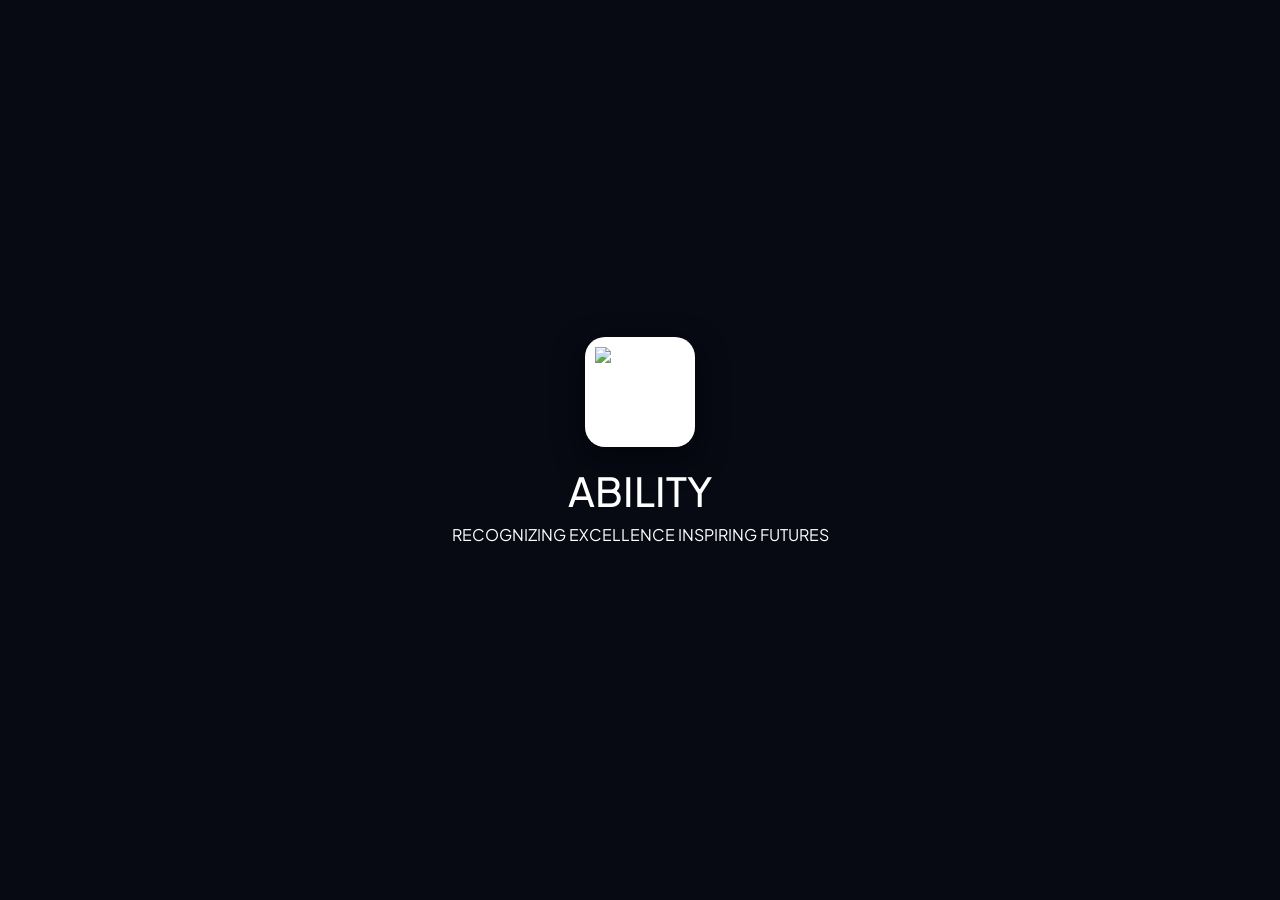
==== index.html @ 70e6ea25 "Rename assests folder to assets" ====
<!DOCTYPE html>
<html lang="en">
<head>
    <meta charset="UTF-8">
    <meta name="viewport" content="width=device-width, initial-scale=1.0">
    <title>ABILITY | Recognizing Excellence, Inspiring Futures</title>
    <!-- Bootstrap 5 CSS -->
    <link href="https://cdn.jsdelivr.net/npm/bootstrap@5.3.0/dist/css/bootstrap.min.css" rel="stylesheet">
    <!-- Custom Style -->
    <link rel="stylesheet" href="assets/css/style.css">
</head>
<body>

    <!-- Hero Section -->
    <section class="hero-section">
        <div class="container text-center">
            <div class="hero-logo-box">
                <img src="assets/images/logo.jpeg" alt="ABILITY Logo">
            </div>
            <h1 class="hero-title">ABILITY</h1>
            <p class="hero-subtitle">RECOGNIZING EXCELLENCE INSPIRING FUTURES</p>
        </div>
    </section>

    <!-- Bootstrap JS Bundle -->
    <script src="https://cdn.jsdelivr.net/npm/bootstrap@5.3.0/dist/js/bootstrap.bundle.min.js"></script>
</body>
</html>
---- assets/css/style.css ----
@import url('https://fonts.googleapis.com/css2?family=Plus+Jakarta+Sans:wght@300;400;500;600;700;800&display=swap');

:root {
    --bg-deep-navy: #070913;
    --gold-accent: #f59e0b;
    --text-main: #ffffff;
    --text-muted: #94a3b8;
}

* {
    margin: 0;
    padding: 0;
    box-sizing: border-box;
}

body {
    font-family: 'Plus Jakarta Sans', sans-serif;
    background-color: var(--bg-deep-navy);
    color: var(--text-main);
}

.hero-section {
    min-height: 100vh;
    display: flex;
    align-items: center;
    justify-content: center;
    text-align: center;
    padding: 40px 20px;
}

.hero-logo-box {
    width: 110px;
    height: 110px;
    margin: 0 auto 20px auto;
    background: #ffffff;
    border-radius: 20px;
    padding: 10px;
    display: flex;
    align-items: center;
    justify-content: center;
    box-shadow: 0 10px 30px rgba(0,0,0,0.5);
}

.hero-logo-box img {
    width: 100%;
    height: 100%;
    object-fit: contain;
}
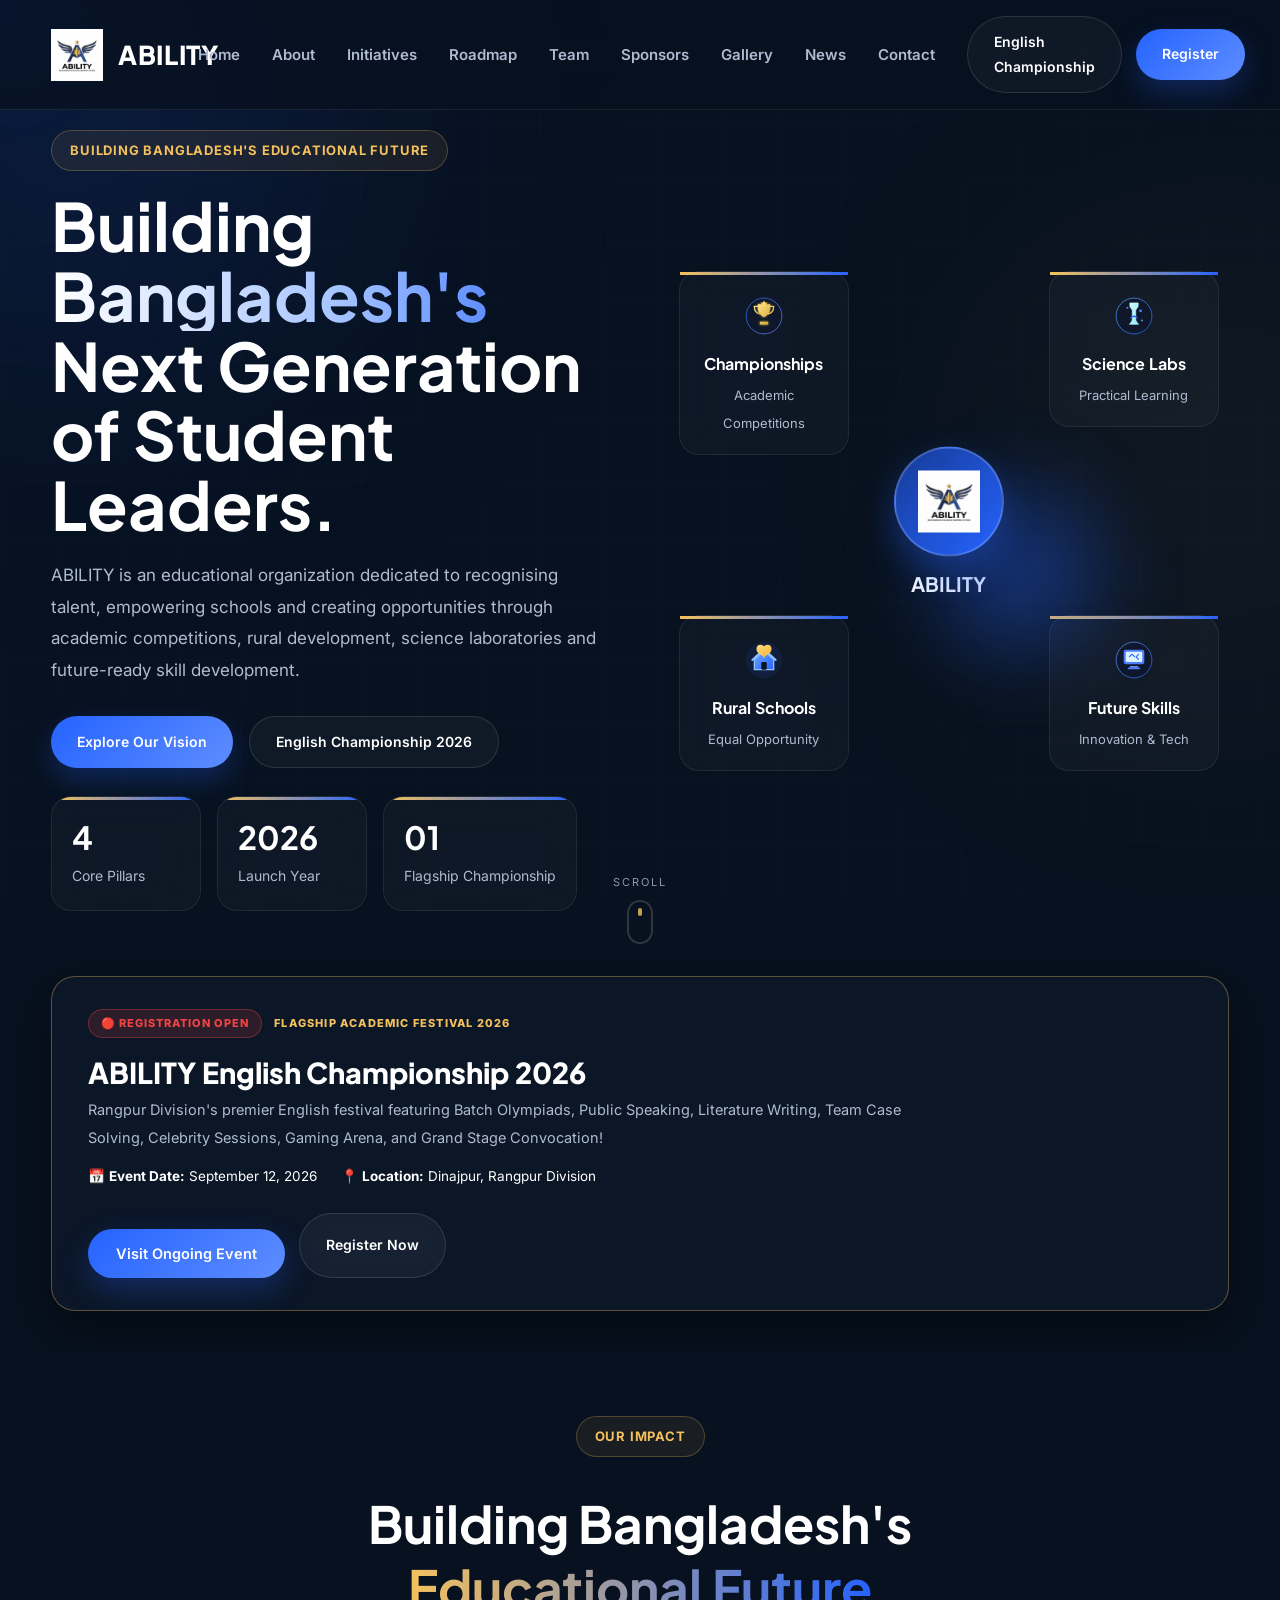
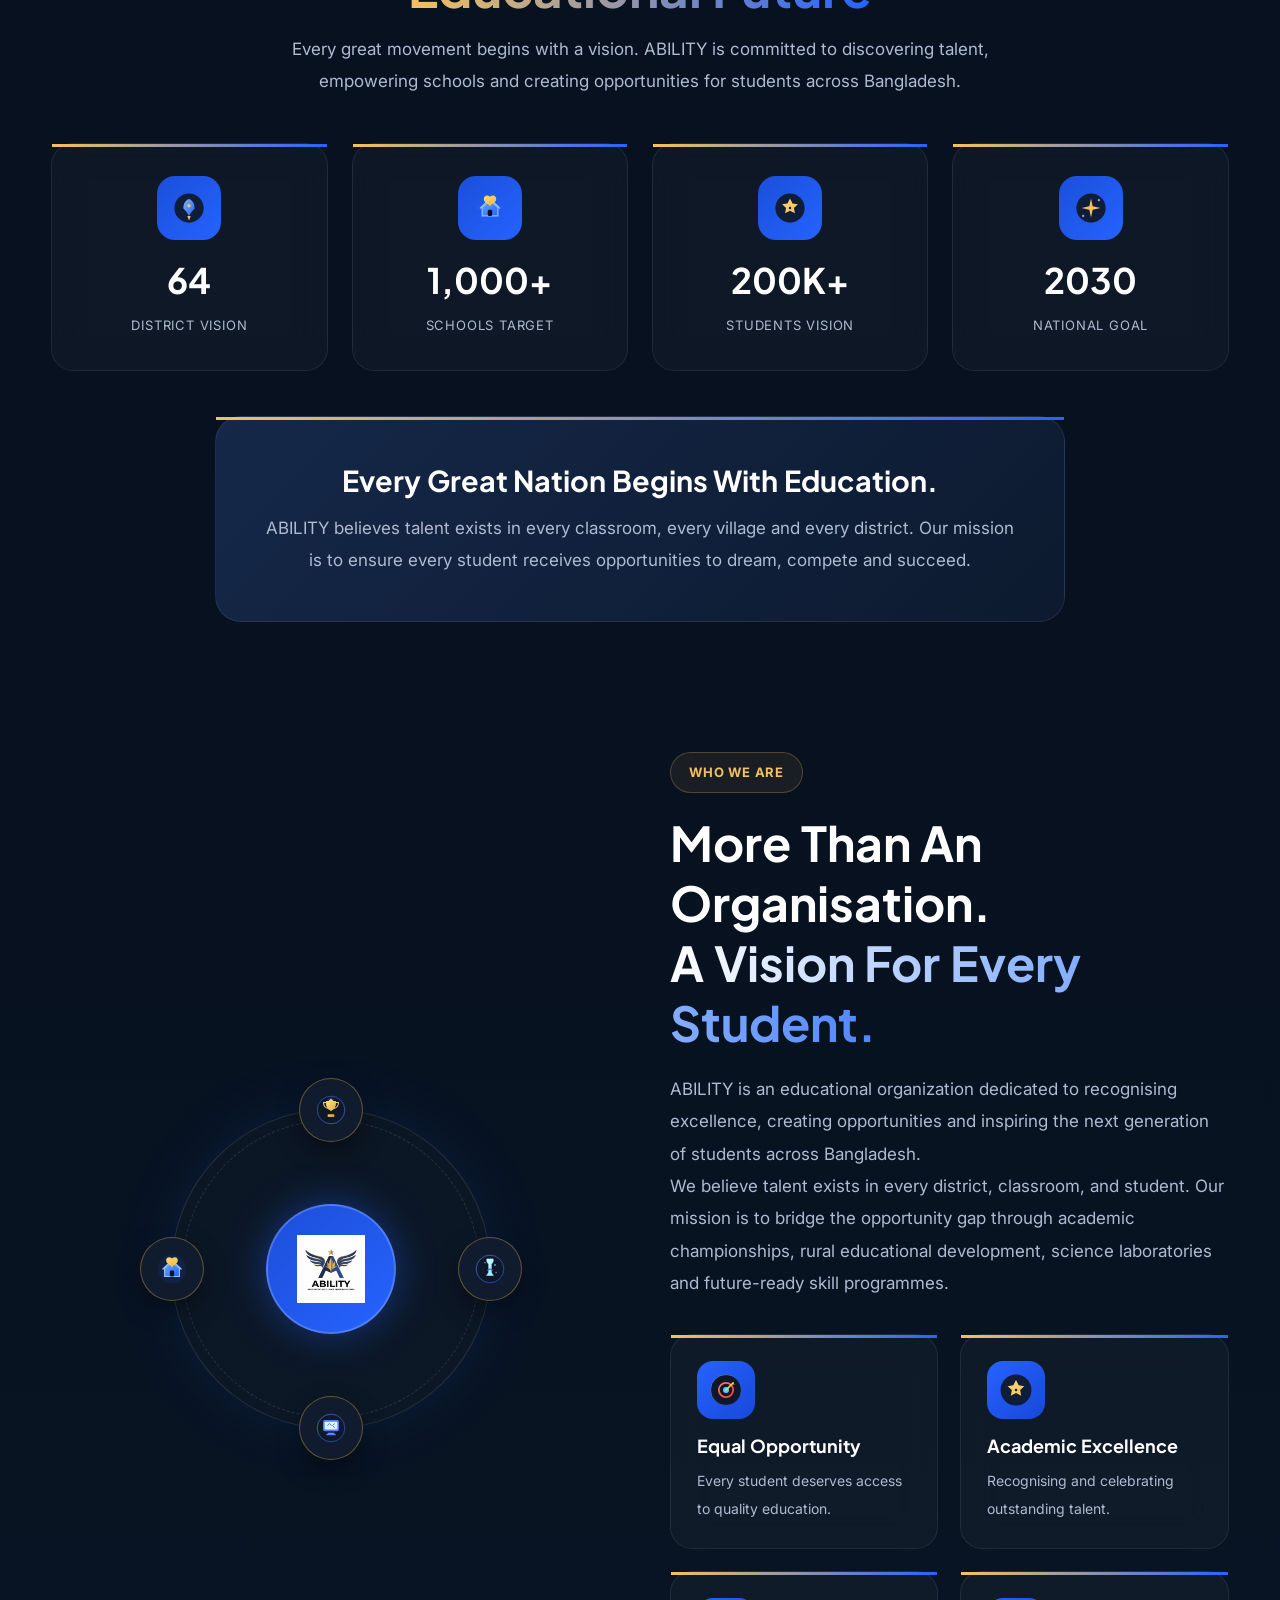
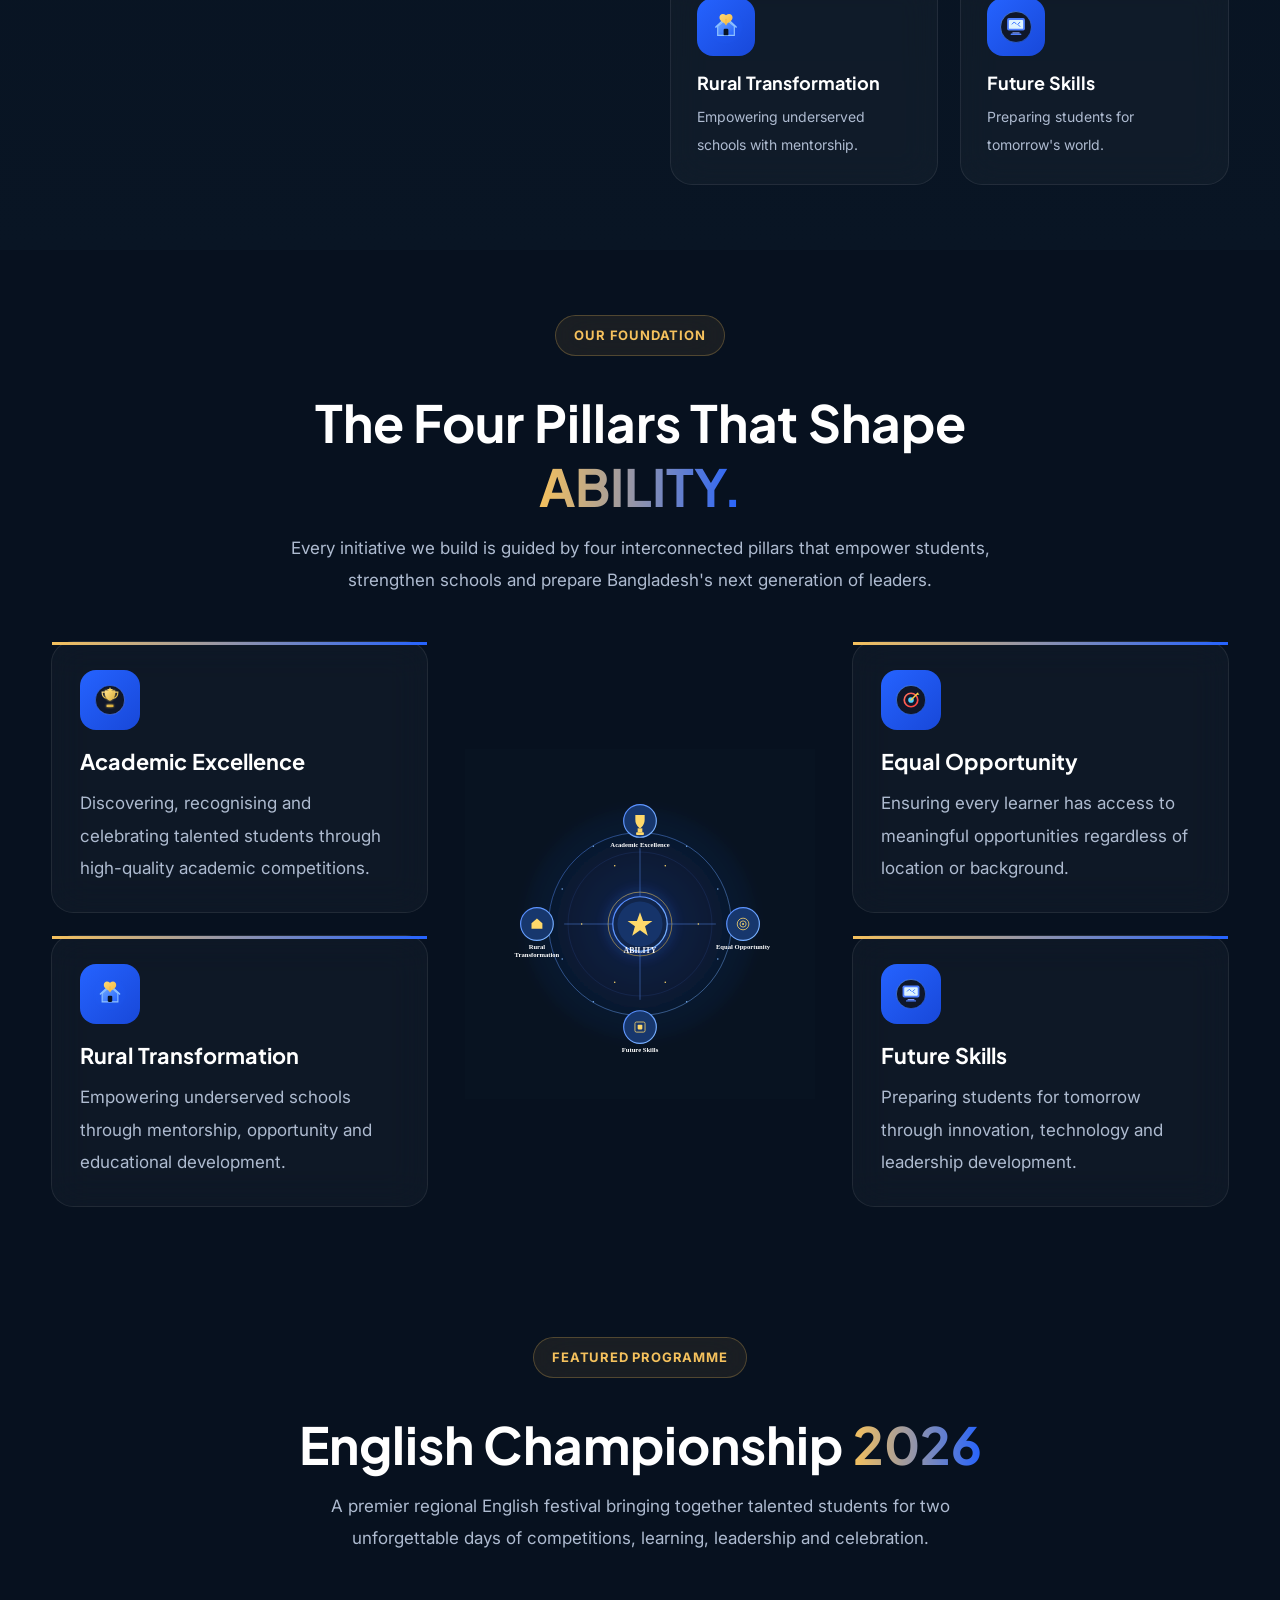
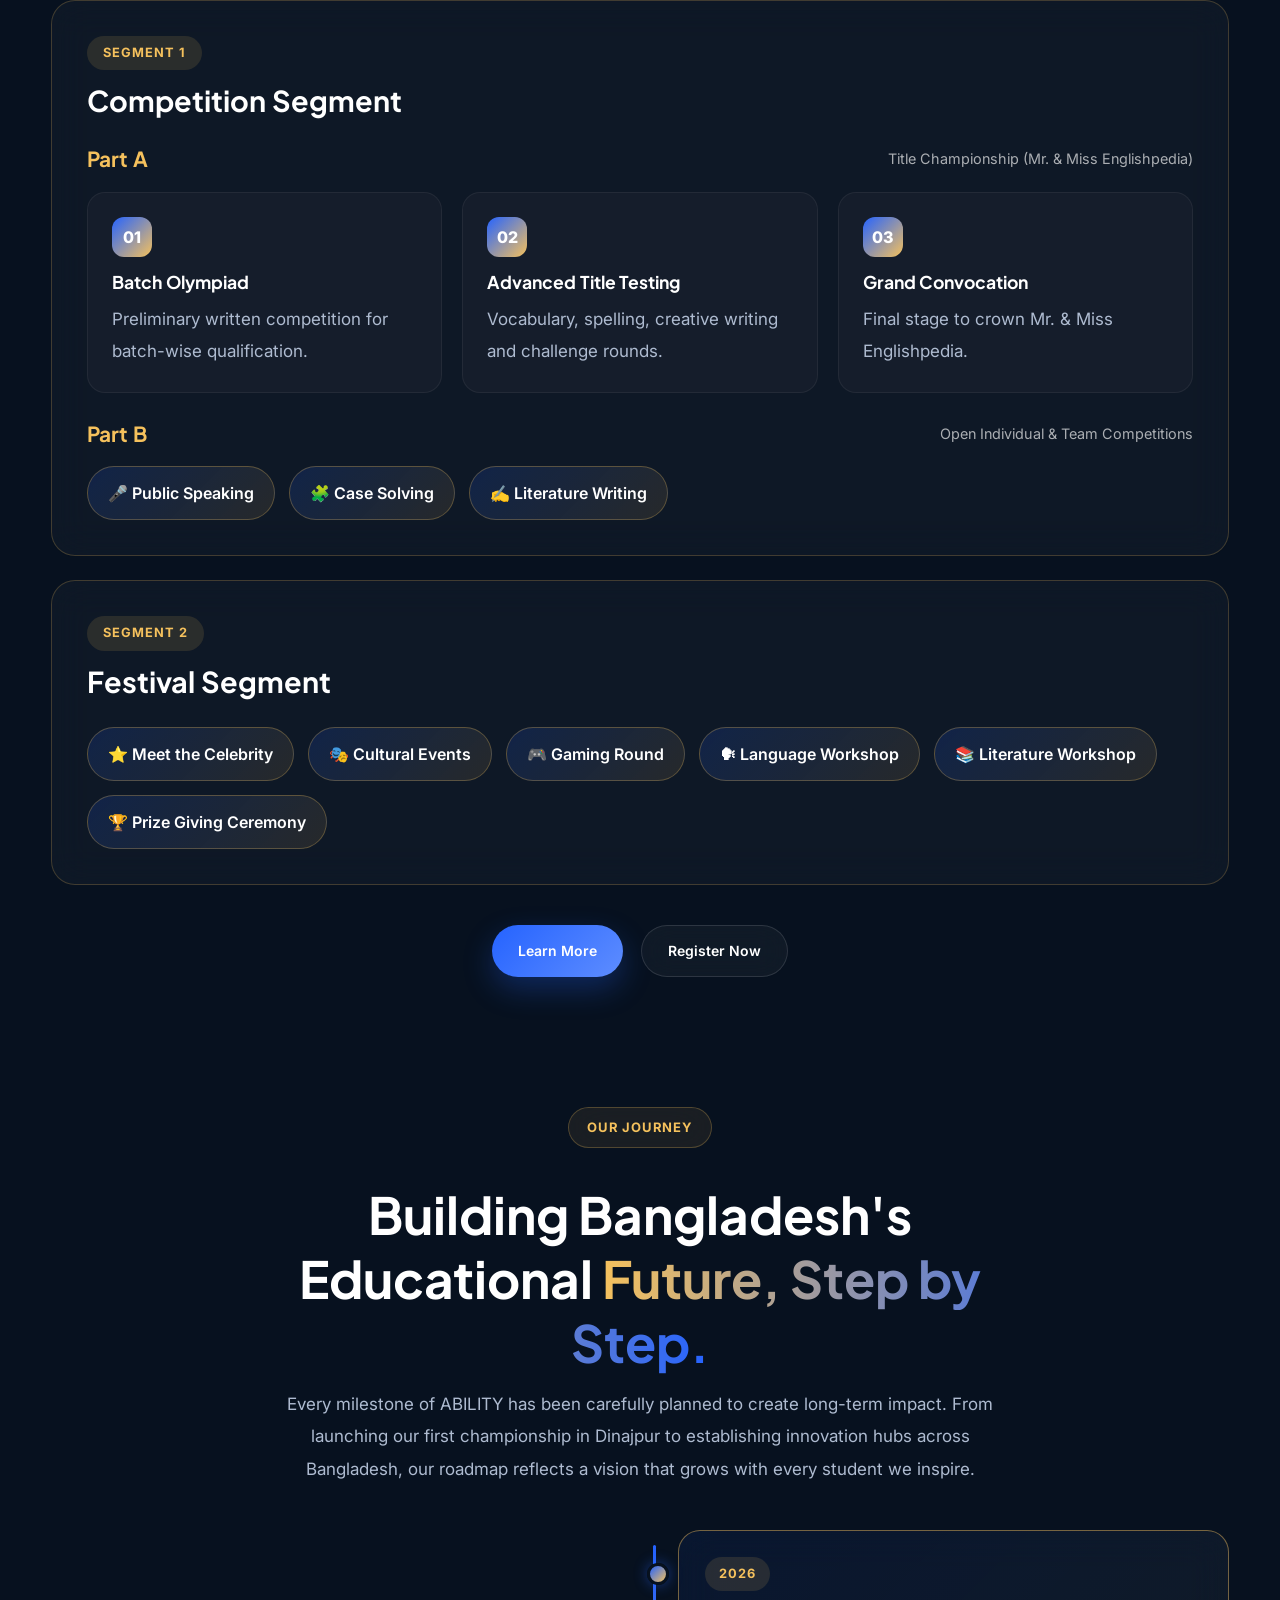
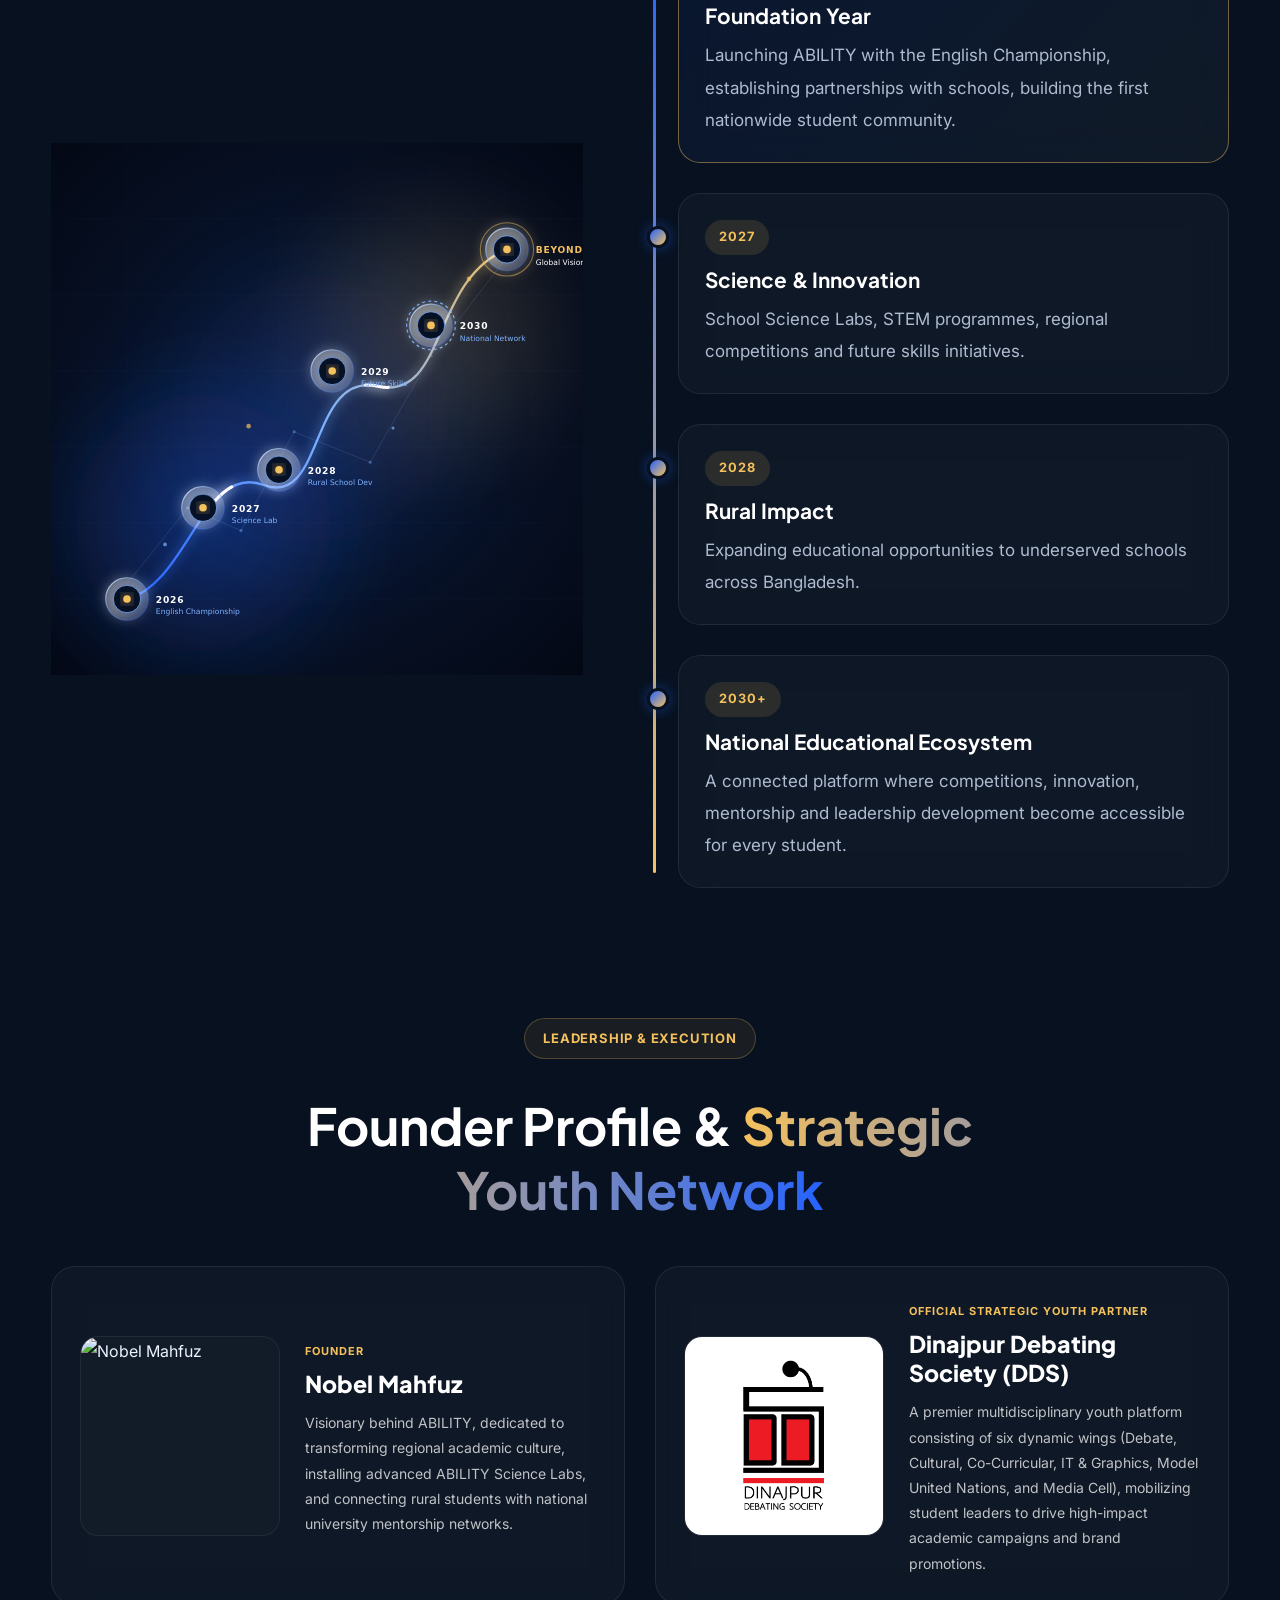
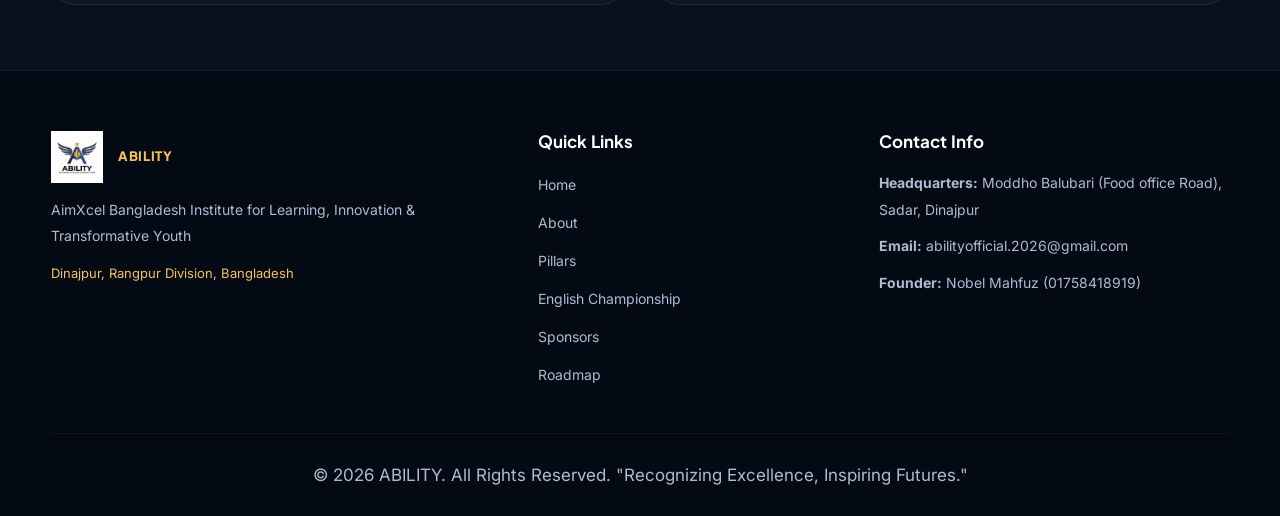
==== commit b31325cd: "Updated all website pages and assets" ====
--- a/index.html
+++ b/index.html
@@ -3,26 +3,539 @@
 <head>
     <meta charset="UTF-8">
     <meta name="viewport" content="width=device-width, initial-scale=1.0">
-    <title>ABILITY | Recognizing Excellence, Inspiring Futures</title>
-    <!-- Bootstrap 5 CSS -->
-    <link href="https://cdn.jsdelivr.net/npm/bootstrap@5.3.0/dist/css/bootstrap.min.css" rel="stylesheet">
-    <!-- Custom Style -->
+    <title>ABILITY | Building Bangladesh's Next Generation of Student Leaders</title>
+    <meta name="description" content="ABILITY is an educational organization dedicated to discovering talent, empowering schools and creating opportunities through competitions, mentorship, science and innovation.">
+    
+    <link rel="preconnect" href="https://fonts.googleapis.com">
+    <link rel="preconnect" href="https://fonts.gstatic.com" crossorigin>
+    <link href="https://fonts.googleapis.com/css2?family=Inter:wght@300;400;500;600;700&family=Plus+Jakarta+Sans:wght@600;700;800&display=swap" rel="stylesheet">
+    
     <link rel="stylesheet" href="assets/css/style.css">
 </head>
 <body>
-
-    <!-- Hero Section -->
-    <section class="hero-section">
-        <div class="container text-center">
-            <div class="hero-logo-box">
-                <img src="assets/images/logo.jpeg" alt="ABILITY Logo">
-            </div>
-            <h1 class="hero-title">ABILITY</h1>
-            <p class="hero-subtitle">RECOGNIZING EXCELLENCE INSPIRING FUTURES</p>
-        </div>
-    </section>
-
-    <!-- Bootstrap JS Bundle -->
-    <script src="https://cdn.jsdelivr.net/npm/bootstrap@5.3.0/dist/js/bootstrap.bundle.min.js"></script>
+    <!-- ================= BACKGROUND ================= -->
+    <div class="background-grid"></div>
+    <div class="background-glow glow-1"></div>
+    <div class="background-glow glow-2"></div>
+    <div class="mouse-glow"></div>
+
+    <!-- ================= HEADER ================= -->
+    <header class="header">
+        <div class="container">
+            <nav class="navbar">
+                <a href="index.html" class="logo">
+                    <img src="assets/images/logo.png" alt="ABILITY Logo">
+                    <span>ABILITY</span>
+                </a>
+                <ul class="nav-menu">
+                    <li><a href="index.html">Home</a></li>
+                    <li><a href="#about">About</a></li>
+                    <li><a href="#pillars">Initiatives</a></li>
+                    <li><a href="#roadmap">Roadmap</a></li>
+                    <li><a href="team.html">Team</a></li>
+                    <li><a href="sponsors.html">Sponsors</a></li>
+                    <li><a href="gallery.html">Gallery</a></li>
+                    <li><a href="news.html">News</a></li>
+                    <li><a href="contact.html">Contact</a></li>
+                </ul>
+                <div class="nav-buttons">
+                    <a href="english-championship.html" class="btn btn-outline">English Championship</a>
+                    <a href="register.html" class="btn btn-primary">Register</a>
+                </div>
+                <div class="menu-btn" id="menu-btn">
+                    <span></span>
+                    <span></span>
+                    <span></span>
+                </div>
+            </nav>
+        </div>
+    </header>
+
+    <!-- ================= HERO ================= -->
+    <section class="hero" id="home">
+        <div class="container hero-grid">
+            <!-- HERO LEFT -->
+            <div class="hero-content">
+                <div class="section-tag">
+                    Building Bangladesh's Educational Future
+                </div>
+                <h1 class="hero-title">
+                    Building <span>Bangladesh's</span> Next Generation of Student Leaders.
+                </h1>
+                <p class="hero-description">
+                    ABILITY is an educational organization dedicated to recognising talent, empowering schools and creating opportunities through academic competitions, rural development, science laboratories and future-ready skill development.
+                </p>
+                <div class="hero-buttons">
+                    <a href="#about" class="btn btn-primary">Explore Our Vision</a>
+                    <a href="english-championship.html" class="btn btn-outline">English Championship 2026</a>
+                </div>
+                <div class="hero-stats">
+                    <div class="stat-card">
+                        <h3>4</h3>
+                        <p>Core Pillars</p>
+                    </div>
+                    <div class="stat-card">
+                        <h3>2026</h3>
+                        <p>Launch Year</p>
+                    </div>
+                    <div class="stat-card">
+                        <h3>01</h3>
+                        <p>Flagship Championship</p>
+                    </div>
+                </div>
+            </div>
+            <!-- HERO RIGHT / KNOWLEDGE NETWORK -->
+            <div class="hero-visual"> 
+                <div class="knowledge-network">
+                    <div class="ambient ambient-1"></div>
+                    <div class="ambient ambient-2"></div>
+                    <div class="ambient ambient-3"></div>
+                    <!-- Center Circle -->
+                    <div class="network-center">
+                        <div class="center-glow"></div>
+                        <div class="center-circle">
+                            <div class="orb-ring"></div>
+                            <img src="assets/images/logo.png" alt="ABILITY Logo">
+                        </div>
+                        <h4>ABILITY</h4>
+                    </div>
+                    <!-- Nodes -->
+                    <div class="network-node node-1">
+                        <div class="node-icon">
+                            <img src="assets/icons/championship.svg" alt="Championship">
+                        </div>
+                        <h5>Championships</h5>
+                        <span>Academic Competitions</span>
+                    </div>
+                    <div class="network-node node-2">
+                        <div class="node-icon">
+                            <img src="assets/icons/science.svg" alt="Science Lab">
+                        </div>
+                        <h5>Science Labs</h5>
+                        <span>Practical Learning</span>
+                    </div>
+                    <div class="network-node node-3">
+                        <div class="node-icon">
+                            <img src="assets/icons/rural.svg" alt="Rural Schools">
+                        </div>
+                        <h5>Rural Schools</h5>
+                        <span>Equal Opportunity</span>
+                    </div>
+                    <div class="network-node node-4">
+                        <div class="node-icon">
+                            <img src="assets/icons/skills.svg" alt="Future Skills">
+                        </div>
+                        <h5>Future Skills</h5>
+                        <span>Innovation & Tech</span>
+                    </div>
+                    <!-- Connection Lines -->
+                    <span class="line line-1"></span>
+                    <span class="line line-2"></span>
+                    <span class="line line-3"></span>
+                    <span class="line line-4"></span>
+                </div>
+            </div>
+        </div>
+        <div class="scroll-indicator">
+            <span>Scroll</span>
+            <div class="scroll-mouse">
+                <div class="scroll-wheel"></div>
+            </div>
+        </div>
+    </section>
+
+    <!-- ================= ONGOING EVENT FEATURE BANNER ================= -->
+    <section class="ongoing-event-section reveal">
+        <div class="container">
+            <div class="ongoing-event-card">
+                <div class="event-card-header">
+                    <span class="status-badge live">🔴 REGISTRATION OPEN</span>
+                    <span class="event-tag">FLAGSHIP ACADEMIC FESTIVAL 2026</span>
+                </div>
+                
+                <div class="event-card-body">
+                    <h2>ABILITY English Championship 2026</h2>
+                    <p>Rangpur Division's premier English festival featuring Batch Olympiads, Public Speaking, Literature Writing, Team Case Solving, Celebrity Sessions, Gaming Arena, and Grand Stage Convocation!</p>
+                    
+                    <div class="event-meta-info">
+                        <span>📅 <strong>Event Date:</strong> September 12, 2026</span>
+                        <span>📍 <strong>Location:</strong> Dinajpur, Rangpur Division</span>
+                    </div>
+                </div>
+
+                <div class="event-card-actions">
+                    <a href="english-championship.html" class="btn btn-primary btn-large">Visit Ongoing Event</a>
+                    <a href="register.html" class="btn btn-outline">Register Now</a>
+                </div>
+            </div>
+        </div>
+    </section>
+
+    <!-- ================= IMPACT STATISTICS ================= -->
+    <section class="impact reveal" id="impact">
+        <div class="container">
+            <div class="section-heading center">
+                <span class="section-tag">OUR IMPACT</span>
+                <h2>Building Bangladesh's <span>Educational Future</span></h2>
+                <p>
+                    Every great movement begins with a vision. ABILITY is committed to discovering talent, empowering schools and creating opportunities for students across Bangladesh.
+                </p>
+            </div>
+            <div class="impact-grid">
+                <div class="impact-card">
+                    <div class="impact-icon">
+                        <img src="assets/icons/rocket.svg" alt="District Vision">
+                    </div>
+                    <h3>64</h3>
+                    <span>District Vision</span>
+                </div>
+                <div class="impact-card">
+                    <div class="impact-icon">
+                        <img src="assets/icons/rural.svg" alt="Schools Target">
+                    </div>
+                    <h3>1,000+</h3>
+                    <span>Schools Target</span>
+                </div>
+                <div class="impact-card">
+                    <div class="impact-icon">
+                        <img src="assets/icons/excellence.svg" alt="Students Vision">
+                    </div>
+                    <h3>200K+</h3>
+                    <span>Students Vision</span>
+                </div>
+                <div class="impact-card">
+                    <div class="impact-icon">
+                        <img src="assets/icons/sparkle.svg" alt="National Goal">
+                    </div>
+                    <h3>2030</h3>
+                    <span>National Goal</span>
+                </div>
+            </div>
+            <div class="impact-message">
+                <h3>Every Great Nation Begins With Education.</h3>
+                <p>
+                    ABILITY believes talent exists in every classroom, every village and every district. Our mission is to ensure every student receives opportunities to dream, compete and succeed.
+                </p>
+            </div>
+        </div>
+    </section>
+
+    <!-- ================= ABOUT ABILITY ================= -->
+    <section class="about reveal" id="about">
+        <div class="container about-grid">
+            <!-- LEFT VISUAL -->
+            <div class="about-visual">
+                <div class="vision-circle">
+                    <div class="vision-core">
+                        <img src="assets/images/logo.png" alt="ABILITY Logo">
+                    </div>
+                    <span class="orbit orbit-1">
+                        <img src="assets/icons/championship.svg" alt="Championship">
+                    </span>
+                    <span class="orbit orbit-2">
+                        <img src="assets/icons/science.svg" alt="Science Lab">
+                    </span>
+                    <span class="orbit orbit-3">
+                        <img src="assets/icons/skills.svg" alt="Future Skills">
+                    </span>
+                    <span class="orbit orbit-4">
+                        <img src="assets/icons/rural.svg" alt="Rural Schools">
+                    </span>
+                </div>
+            </div>
+            <!-- RIGHT CONTENT -->
+            <div class="about-content">
+                <span class="section-tag">WHO WE ARE</span>
+                <h2>More Than An Organisation.<br><span>A Vision For Every Student.</span></h2>
+                <p>
+                    ABILITY is an educational organization dedicated to recognising excellence, creating opportunities and inspiring the next generation of students across Bangladesh.
+                </p>
+                <p>
+                    We believe talent exists in every district, classroom, and student. Our mission is to bridge the opportunity gap through academic championships, rural educational development, science laboratories and future-ready skill programmes.
+                </p>
+                <div class="value-grid">
+                    <div class="value-card">
+                        <div class="value-icon">
+                            <img src="assets/icons/opportunity.svg" alt="Equal Opportunity">
+                        </div>
+                        <h4>Equal Opportunity</h4>
+                        <span>Every student deserves access to quality education.</span>
+                    </div>
+                    <div class="value-card">
+                        <div class="value-icon">
+                            <img src="assets/icons/excellence.svg" alt="Academic Excellence">
+                        </div>
+                        <h4>Academic Excellence</h4>
+                        <span>Recognising and celebrating outstanding talent.</span>
+                    </div>
+                    <div class="value-card">
+                        <div class="value-icon">
+                            <img src="assets/icons/rural.svg" alt="Rural Transformation">
+                        </div>
+                        <h4>Rural Transformation</h4>
+                        <span>Empowering underserved schools with mentorship.</span>
+                    </div>
+                    <div class="value-card">
+                        <div class="value-icon">
+                            <img src="assets/icons/skills.svg" alt="Future Skills">
+                        </div>
+                        <h4>Future Skills</h4>
+                        <span>Preparing students for tomorrow's world.</span>
+                    </div>
+                </div>
+            </div>
+        </div>
+    </section>
+
+    <!-- ================= CORE PILLARS ================= -->
+    <section class="pillars reveal" id="pillars">
+        <div class="container">
+            <div class="section-heading center">
+                <span class="section-tag">OUR FOUNDATION</span>
+                <h2>The Four Pillars That Shape <span>ABILITY.</span></h2>
+                <p>
+                    Every initiative we build is guided by four interconnected pillars that empower students, strengthen schools and prepare Bangladesh's next generation of leaders.
+                </p>
+            </div>
+            <div class="pillars-layout">
+                <!-- LEFT COLUMN -->
+                <div class="pillar-column">
+                    <div class="pillar-card">
+                        <div class="pillar-icon">
+                            <img src="assets/icons/championship.svg" alt="Academic Excellence">
+                        </div>
+                        <h3>Academic Excellence</h3>
+                        <p>Discovering, recognising and celebrating talented students through high-quality academic competitions.</p>
+                    </div>
+                    <div class="pillar-card">
+                        <div class="pillar-icon">
+                            <img src="assets/icons/rural.svg" alt="Rural Transformation">
+                        </div>
+                        <h3>Rural Transformation</h3>
+                        <p>Empowering underserved schools through mentorship, opportunity and educational development.</p>
+                    </div>
+                </div>
+                <!-- CENTER GRAPHIC -->
+                <div class="pillar-center">
+                    <img src="assets/illustrations/core-pillars.svg" alt="ABILITY Core Pillars">
+                </div>
+                <!-- RIGHT COLUMN -->
+                <div class="pillar-column">
+                    <div class="pillar-card">
+                        <div class="pillar-icon">
+                            <img src="assets/icons/opportunity.svg" alt="Equal Opportunity">
+                        </div>
+                        <h3>Equal Opportunity</h3>
+                        <p>Ensuring every learner has access to meaningful opportunities regardless of location or background.</p>
+                    </div>
+                    <div class="pillar-card">
+                        <div class="pillar-icon">
+                            <img src="assets/icons/skills.svg" alt="Future Skills">
+                        </div>
+                        <h3>Future Skills</h3>
+                        <p>Preparing students for tomorrow through innovation, technology and leadership development.</p>
+                    </div>
+                </div>
+            </div>
+        </div>
+    </section>
+
+    <!-- ================= ENGLISH CHAMPIONSHIP ================= -->
+    <section class="championship-home reveal" id="championship">
+        <div class="container">
+            <div class="section-heading center">
+                <span class="section-tag">FEATURED PROGRAMME</span>
+                <h2>English Championship <span>2026</span></h2>
+                <p>
+                    A premier regional English festival bringing together talented students for two unforgettable days of competitions, learning, leadership and celebration.
+                </p>
+            </div>
+            <!-- COMPETITION SEGMENT -->
+            <div class="day-card">
+                <div class="day-top">
+                    <span class="day-badge">SEGMENT 1</span>
+                    <h3>Competition Segment</h3>
+                </div>
+                <!-- PART A -->
+                <div class="event-box">
+                    <div class="event-head">
+                        <h4>Part A</h4>
+                        <span>Title Championship (Mr. & Miss Englishpedia)</span>
+                    </div>
+                    <div class="event-steps">
+                        <div class="step-card">
+                            <div class="step-number">01</div>
+                            <h5>Batch Olympiad</h5>
+                            <p>Preliminary written competition for batch-wise qualification.</p>
+                        </div>
+                        <div class="step-card">
+                            <div class="step-number">02</div>
+                            <h5>Advanced Title Testing</h5>
+                            <p>Vocabulary, spelling, creative writing and challenge rounds.</p>
+                        </div>
+                        <div class="step-card">
+                            <div class="step-number">03</div>
+                            <h5>Grand Convocation</h5>
+                            <p>Final stage to crown Mr. & Miss Englishpedia.</p>
+                        </div>
+                    </div>
+                </div>
+                <!-- PART B -->
+                <div class="event-box">
+                    <div class="event-head">
+                        <h4>Part B</h4>
+                        <span>Open Individual & Team Competitions</span>
+                    </div>
+                    <div class="pill-list">
+                        <span class="event-pill">🎤 Public Speaking</span>
+                        <span class="event-pill">🧩 Case Solving</span>
+                        <span class="event-pill">✍ Literature Writing</span>
+                    </div>
+                </div>
+            </div>
+            <!-- FESTIVAL SEGMENT -->
+            <div class="day-card">
+                <div class="day-top">
+                    <span class="day-badge">SEGMENT 2</span>
+                    <h3>Festival Segment</h3>
+                </div>
+                <div class="pill-list festival">
+                    <span class="event-pill">⭐ Meet the Celebrity</span>
+                    <span class="event-pill">🎭 Cultural Events</span>
+                    <span class="event-pill">🎮 Gaming Round</span>
+                    <span class="event-pill">🗣 Language Workshop</span>
+                    <span class="event-pill">📚 Literature Workshop</span>
+                    <span class="event-pill">🏆 Prize Giving Ceremony</span>
+                </div>
+            </div>
+            <div class="championship-buttons">
+                <a href="english-championship.html" class="btn btn-primary">Learn More</a>
+                <a href="register.html" class="btn btn-outline">Register Now</a>
+            </div>
+        </div>
+    </section>
+
+    <!-- ================= ROADMAP ================= -->
+    <section class="roadmap-home reveal" id="roadmap">
+        <div class="container">
+            <div class="section-heading center">
+                <span class="section-tag">OUR JOURNEY</span>
+                <h2>Building Bangladesh's Educational <span>Future, Step by Step.</span></h2>
+                <p>
+                    Every milestone of ABILITY has been carefully planned to create long-term impact. From launching our first championship in Dinajpur to establishing innovation hubs across Bangladesh, our roadmap reflects a vision that grows with every student we inspire.
+                </p>
+            </div>
+            <div class="roadmap-layout">
+                <div class="roadmap-image">
+                    <img src="assets/illustrations/roadmap.svg" alt="ABILITY Roadmap">
+                </div>
+                <div class="roadmap-timeline">
+                    <div class="roadmap-item active">
+                        <div class="roadmap-year">2026</div>
+                        <div class="roadmap-content">
+                            <h3>Foundation Year</h3>
+                            <p>Launching ABILITY with the English Championship, establishing partnerships with schools, building the first nationwide student community.</p>
+                        </div>
+                    </div>
+                    <div class="roadmap-item">
+                        <div class="roadmap-year">2027</div>
+                        <div class="roadmap-content">
+                            <h3>Science & Innovation</h3>
+                            <p>School Science Labs, STEM programmes, regional competitions and future skills initiatives.</p>
+                        </div>
+                    </div>
+                    <div class="roadmap-item">
+                        <div class="roadmap-year">2028</div>
+                        <div class="roadmap-content">
+                            <h3>Rural Impact</h3>
+                            <p>Expanding educational opportunities to underserved schools across Bangladesh.</p>
+                        </div>
+                    </div>
+                    <div class="roadmap-item">
+                        <div class="roadmap-year">2030+</div>
+                        <div class="roadmap-content">
+                            <h3>National Educational Ecosystem</h3>
+                            <p>A connected platform where competitions, innovation, mentorship and leadership development become accessible for every student.</p>
+                        </div>
+                    </div>
+                </div>
+            </div>
+        </div>
+    </section>
+
+    <!-- ================= FOUNDER & STRATEGIC NETWORK ================= -->
+    <section class="leadership-home reveal" id="team">
+        <div class="container">
+            <div class="section-heading center">
+                <span class="section-tag">LEADERSHIP & EXECUTION</span>
+                <h2>Founder Profile & <span>Strategic Youth Network</span></h2>
+            </div>
+            <div class="leadership-grid">
+                <!-- FOUNDER CARD -->
+                <div class="leadership-card">
+                    <div class="leadership-img">
+                        <img src="assets/images/founderprofile.jpeg" alt="Nobel Mahfuz">
+                    </div>
+                    <div class="leadership-content">
+                        <span class="leadership-badge">FOUNDER</span>
+                        <h3>Nobel Mahfuz</h3>
+                        <p>
+                            Visionary behind ABILITY, dedicated to transforming regional academic culture, installing advanced ABILITY Science Labs, and connecting rural students with national university mentorship networks.
+                        </p>
+                    </div>
+                </div>
+                <!-- STRATEGIC PARTNER CARD -->
+                <div class="leadership-card">
+                    <div class="leadership-img partner-img">
+                        <img src="assets/images/dds.jpg" alt="Dinajpur Debating Society (DDS)">
+                    </div>
+                    <div class="leadership-content">
+                        <span class="leadership-badge">OFFICIAL STRATEGIC YOUTH PARTNER</span>
+                        <h3>Dinajpur Debating Society (DDS)</h3>
+                        <p>
+                            A premier multidisciplinary youth platform consisting of six dynamic wings (Debate, Cultural, Co-Curricular, IT & Graphics, Model United Nations, and Media Cell), mobilizing student leaders to drive high-impact academic campaigns and brand promotions.
+                        </p>
+                    </div>
+                </div>
+            </div>
+        </div>
+    </section>
+
+    <!-- ================= FOOTER ================= -->
+    <footer class="footer">
+        <div class="container">
+            <div class="footer-grid">
+                <div class="footer-brand">
+                    <a href="index.html" class="logo">
+                        <img src="assets/images/logo.png" alt="ABILITY Logo">
+                        <span>ABILITY</span>
+                    </a>
+                    <p>AimXcel Bangladesh Institute for Learning, Innovation & Transformative Youth</p>
+                    <span>Dinajpur, Rangpur Division, Bangladesh</span>
+                </div>
+                <div class="footer-links">
+                    <h4>Quick Links</h4>
+                    <ul>
+                        <li><a href="#home">Home</a></li>
+                        <li><a href="#about">About</a></li>
+                        <li><a href="#pillars">Pillars</a></li>
+                        <li><a href="english-championship.html">English Championship</a></li>
+                        <li><a href="sponsors.html">Sponsors</a></li>
+                        <li><a href="#roadmap">Roadmap</a></li>
+                    </ul>
+                </div>
+                <div class="footer-contact">
+                    <h4>Contact Info</h4>
+                    <p><strong>Headquarters:</strong> Moddho Balubari (Food office Road), Sadar, Dinajpur</p>
+                    <p><strong>Email:</strong> abilityofficial.2026@gmail.com</p>
+                    <p><strong>Founder:</strong> Nobel Mahfuz (01758418919)</p>
+                </div>
+            </div>
+            <div class="footer-bottom">
+                <p>&copy; 2026 ABILITY. All Rights Reserved. "Recognizing Excellence, Inspiring Futures."</p>
+            </div>
+        </div>
+    </footer>
+    <script src="assets/js/script.js"></script>
 </body>
 </html>
--- a/assets/css/style.css
+++ b/assets/css/style.css
@@ -1,48 +1,2393 @@
-@import url('https://fonts.googleapis.com/css2?family=Plus+Jakarta+Sans:wght@300;400;500;600;700;800&display=swap');
-
+/*====================================================
+ABILITY 2.0 PREMIUM DESIGN SYSTEM
+Refactored & Consolidated Sheet
+====================================================*/
+/*==============================
+ROOT VARIABLES
+==============================*/
 :root {
-    --bg-deep-navy: #070913;
-    --gold-accent: #f59e0b;
-    --text-main: #ffffff;
-    --text-muted: #94a3b8;
-}
-
+  --navy: #07111F;
+  --surface: #101B2D;
+  --surface-light: #16243C;
+  --surface-hover: #1B2C49;
+  --primary: #2563FF;
+  --primary-light: #5E8DFF;
+  --primary-dark: #1A4FD9;
+  --gold: #F5C15D;
+  --gold-soft: #FFD980;
+  --white: #FFFFFF;
+  --text: #EDF3FF;
+  --muted: #AEBBD0;
+  --border: rgba(255, 255, 255, 0.08);
+  --border-light: rgba(255, 255, 255, 0.12);
+  --border-gold: rgba(245, 193, 93, 0.35);
+  --shadow-sm: 0 10px 30px rgba(0, 0, 0, 0.18);
+  --shadow: 0 25px 70px rgba(0, 0, 0, 0.35);
+  --shadow-lg: 0 35px 90px rgba(0, 0, 0, 0.50);
+  --radius: 24px;
+  --radius-small: 18px;
+  --transition: 0.35s ease;
+  --container: 1340px;
+}
+/*==============================
+RESET & GLOBAL SCROLL OVERLAP FIX
+==============================*/
 * {
-    margin: 0;
-    padding: 0;
-    box-sizing: border-box;
-}
-
+  margin: 0;
+  padding: 0;
+  box-sizing: border-box;
+}
+html {
+  scroll-behavior: smooth;
+  scroll-padding-top: 110px; /* Header clearance fix */
+}
 body {
-    font-family: 'Plus Jakarta Sans', sans-serif;
-    background-color: var(--bg-deep-navy);
-    color: var(--text-main);
-}
-
-.hero-section {
-    min-height: 100vh;
+  background: var(--navy);
+  color: var(--text);
+  font-family: 'Inter', sans-serif;
+  line-height: 1.75;
+  overflow-x: hidden;
+  position: relative;
+  text-rendering: optimizeLegibility;
+  -webkit-font-smoothing: antialiased;
+  -moz-osx-font-smoothing: grayscale;
+}
+/*==============================
+SELECTION & SCROLLBAR
+==============================*/
+::selection {
+  background: var(--gold);
+  color: #000;
+}
+::-webkit-scrollbar {
+  width: 11px;
+}
+::-webkit-scrollbar-track {
+  background: #08111C;
+}
+::-webkit-scrollbar-thumb {
+  background: linear-gradient(180deg, var(--primary), var(--gold));
+  border-radius: 999px;
+  border: 2px solid #08111C;
+}
+::-webkit-scrollbar-thumb:hover {
+  background: linear-gradient(180deg, var(--primary-light), var(--gold-soft));
+}
+/*==============================
+BASE ELEMENTS
+==============================*/
+img {
+  display: block;
+  max-width: 100%;
+  height: auto;
+  user-select: none;
+}
+a {
+  text-decoration: none;
+  color: inherit;
+  transition: var(--transition);
+}
+ul {
+  list-style: none;
+}
+.container {
+  width: min(92%, var(--container));
+  margin-inline: auto;
+  position: relative;
+  z-index: 2;
+}
+/* TIGHTENED SECTION SPACING */
+section {
+  position: relative;
+  padding: 65px 0;
+  overflow: hidden;
+}
+h1, h2, h3, h4, h5 {
+  font-family: 'Plus Jakarta Sans', sans-serif;
+  font-weight: 700;
+  line-height: 1.25;
+  letter-spacing: 0px !important; /* FIXED: Removed -1.2px squishing */
+  word-spacing: 0.5px !important;  /* FIXED: Ensures clear word separation */
+  color: var(--white);
+  text-shadow: none !important;    /* FIXED: Removes blurry glow */
+  filter: none !important;
+}
+p {
+  font-size: 17px;
+  line-height: 1.9;
+  color: var(--muted);
+  text-shadow: none !important;
+  filter: none !important;
+}
+/*==============================
+BACKGROUND DECORATION
+==============================*/
+.background-grid {
+  position: fixed;
+  inset: 0;
+  background-image:
+    linear-gradient(rgba(255, 255, 255, .03) 1px, transparent 1px),
+    linear-gradient(90deg, rgba(255, 255, 255, .03) 1px, transparent 1px);
+  background-size: 60px 60px;
+  opacity: .45;
+  pointer-events: none;
+  z-index: -3;
+}
+.background-glow {
+  position: fixed;
+  border-radius: 50%;
+  filter: blur(150px);
+  pointer-events: none;
+  z-index: -2;
+}
+.glow-1 {
+  width: 480px;
+  height: 480px;
+  background: #215CFF;
+  left: -170px;
+  top: -140px;
+  opacity: .20;
+}
+.glow-2 {
+  width: 420px;
+  height: 420px;
+  background: #F5C15D;
+  right: -150px;
+  top: 260px;
+  opacity: .08;
+}
+.mouse-glow {
+  position: fixed;
+  width: 260px;
+  height: 260px;
+  border-radius: 50%;
+  background: radial-gradient(circle, rgba(37, 99, 255, .18), rgba(37, 99, 255, .08) 35%, transparent 72%);
+  pointer-events: none;
+  transform: translate(-50%, -50%);
+  filter: blur(12px);
+  z-index: -1;
+}
+/*====================================================
+HEADER & NAVBAR
+====================================================*/
+.header {
+  position: fixed;
+  top: 0;
+  left: 0;
+  width: 100%;
+  z-index: 1000;
+  padding: 16px 0;
+  transition: all .35s ease;
+  background: rgba(7, 17, 31, .75);
+  backdrop-filter: blur(20px);
+  -webkit-backdrop-filter: blur(20px);
+  border-bottom: 1px solid rgba(255, 255, 255, .08);
+}
+.header.scrolled {
+  padding: 12px 0;
+  background: rgba(7, 17, 31, .92);
+  box-shadow: 0 10px 40px rgba(0, 0, 0, .22);
+}
+.navbar {
+  display: flex;
+  align-items: center;
+  justify-content: space-between;
+  gap: 32px;
+}
+.logo {
+  display: flex;
+  align-items: center;
+  gap: 15px;
+  transition: var(--transition);
+}
+.logo:hover {
+  transform: translateY(-2px);
+}
+.logo img {
+  width: 52px;
+  height: 52px;
+  object-fit: contain;
+}
+.logo span {
+  font-family: 'Plus Jakarta Sans', sans-serif;
+  font-size: 26px;
+  font-weight: 800;
+  letter-spacing: .6px;
+  color: var(--white);
+}
+.nav-menu {
+  display: flex;
+  align-items: center;
+  gap: 32px;
+}
+.nav-menu a {
+  position: relative;
+  font-size: 15px;
+  font-weight: 600;
+  color: var(--muted);
+  transition: var(--transition);
+}
+.nav-menu a:hover {
+  color: var(--white);
+}
+.nav-menu a::after {
+  content: "";
+  position: absolute;
+  left: 0;
+  bottom: -6px;
+  width: 0;
+  height: 2px;
+  border-radius: 999px;
+  background: linear-gradient(90deg, var(--gold), var(--primary-light));
+  transition: .35s;
+}
+.nav-menu a:hover::after {
+  width: 100%;
+}
+.nav-buttons {
+  display: flex;
+  align-items: center;
+  gap: 14px;
+}
+/*====================================================
+BUTTONS
+====================================================*/
+.btn {
+  display: inline-flex;
+  align-items: center;
+  justify-content: center;
+  padding: 13px 26px;
+  border-radius: 999px;
+  font-size: 14px;
+  font-weight: 600;
+  cursor: pointer;
+  transition: all .35s ease;
+  user-select: none;
+}
+.btn-primary {
+  background: linear-gradient(135deg, #2563FF, #5E8DFF);
+  color: #fff;
+  border: none;
+  box-shadow: 0 12px 30px rgba(37, 99, 255, .28);
+}
+.btn-primary:hover {
+  transform: translateY(-3px);
+  box-shadow: 0 18px 45px rgba(37, 99, 255, .42);
+}
+.btn-outline {
+  background: rgba(255, 255, 255, .04);
+  border: 1px solid rgba(255, 255, 255, .12);
+  backdrop-filter: blur(16px);
+  -webkit-backdrop-filter: blur(16px);
+  color: #fff;
+}
+.btn-outline:hover {
+  transform: translateY(-3px);
+  border-color: rgba(245, 193, 93, .45);
+  background: rgba(245, 193, 93, .08);
+}
+.menu-btn {
+  display: none;
+  width: 40px;
+  height: 40px;
+  cursor: pointer;
+  flex-direction: column;
+  justify-content: center;
+  gap: 6px;
+}
+.menu-btn span {
+  width: 100%;
+  height: 3px;
+  border-radius: 999px;
+  background: #fff;
+}
+/*====================================================
+HERO
+====================================================*/
+.hero {
+  min-height: auto;
+  display: flex;
+  align-items: center;
+  padding: 130px 0 45px 0; /* Header headroom offset */
+  overflow: hidden;
+}
+.hero-grid {
+  display: grid;
+  grid-template-columns: 1.08fr .92fr;
+  align-items: center;
+  gap: 60px;
+}
+.hero-content {
+  position: relative;
+  z-index: 5;
+}
+.section-tag {
+  display: inline-flex;
+  align-items: center;
+  padding: 8px 18px;
+  border-radius: 999px;
+  border: 1px solid rgba(245, 193, 93, .25);
+  background: rgba(245, 193, 93, .08);
+  backdrop-filter: blur(18px);
+  color: var(--gold);
+  font-size: 13px;
+  font-weight: 700;
+  letter-spacing: .8px;
+  text-transform: uppercase;
+  margin-bottom: 20px;
+}
+.hero-title {
+  font-size: clamp(3.2rem, 5.2vw, 4.6rem);
+  line-height: 1.05;
+  color: #fff;
+  margin-bottom: 20px;
+}
+.hero-title span {
+  display: block;
+  background: linear-gradient(90deg, #ffffff, #A9C6FF, #2563FF);
+  -webkit-background-clip: text;
+  -webkit-text-fill-color: transparent;
+}
+.hero-description {
+  max-width: 600px;
+  font-size: 17px;
+  line-height: 1.85;
+  color: var(--muted);
+  margin-bottom: 30px;
+}
+.hero-buttons {
+  display: flex;
+  flex-wrap: wrap;
+  gap: 16px;
+  margin-bottom: 28px;
+}
+.hero-stats {
+  display: flex;
+  gap: 16px;
+  flex-wrap: wrap;
+}
+.stat-card {
+  position: relative;
+  overflow: hidden;
+  min-width: 150px;
+  padding: 20px;
+  border-radius: 20px;
+  background: rgba(255, 255, 255, .03);
+  border: 1px solid rgba(255, 255, 255, .08);
+  backdrop-filter: blur(18px);
+  transition: .35s;
+}
+.stat-card::before {
+  content: "";
+  position: absolute;
+  left: 0;
+  top: 0;
+  width: 100%;
+  height: 3px;
+  background: linear-gradient(90deg, var(--gold), var(--primary));
+}
+.stat-card:hover {
+  transform: translateY(-6px);
+  border-color: rgba(245, 193, 93, .40);
+  box-shadow: 0 20px 40px rgba(0, 0, 0, .30);
+}
+.stat-card h3 {
+  font-size: 32px;
+  color: #fff;
+  margin-bottom: 6px;
+}
+.stat-card p {
+  font-size: 14px;
+  color: var(--muted);
+}
+/* HERO VISUAL & KNOWLEDGE NETWORK */
+.hero-visual {
+  position: relative;
+  display: flex;
+  align-items: center;
+  justify-content: center;
+  min-height: 500px;
+}
+.knowledge-network {
+  position: relative;
+  width: 560px;
+  height: 560px;
+}
+.network-center {
+  position: absolute;
+  left: 50%;
+  top: 50%;
+  transform: translate(-50%, -50%);
+  text-align: center;
+  z-index: 5;
+}
+.center-glow {
+  position: absolute;
+  width: 250px;
+  height: 250px;
+  border-radius: 50%;
+  background: radial-gradient(circle, rgba(37, 99, 255, .45), transparent 70%);
+  filter: blur(30px);
+  animation: centerPulse 5s ease-in-out infinite;
+}
+.center-circle {
+  width: 110px;
+  height: 110px;
+  border-radius: 50%;
+  background: linear-gradient(135deg, #163B96, #2563FF);
+  display: flex;
+  align-items: center;
+  justify-content: center;
+  border: 2px solid rgba(255, 255, 255, .18);
+  box-shadow: 0 15px 35px rgba(37, 99, 255, .35);
+  position: relative;
+  z-index: 2;
+}
+.center-circle img {
+  width: 62px;
+}
+.network-center h4 {
+  margin-top: 14px;
+  color: #fff;
+  font-size: 20px;
+  font-weight: 700;
+}
+.network-node {
+  position: absolute;
+  width: 170px;
+  padding: 18px;
+  border-radius: 20px;
+  background: rgba(255, 255, 255, .03);
+  border: 1px solid rgba(255, 255, 255, .08);
+  backdrop-filter: blur(18px);
+  text-align: center;
+  transition: .35s ease;
+  z-index: 3;
+}
+.network-node::before {
+  content: "";
+  position: absolute;
+  left: 0;
+  top: 0;
+  width: 100%;
+  height: 3px;
+  background: linear-gradient(90deg, var(--gold), var(--primary));
+}
+.network-node:hover {
+  transform: translateY(-6px);
+  border-color: rgba(245, 193, 93, .35);
+  box-shadow: 0 20px 40px rgba(0, 0, 0, .35);
+}
+.node-icon {
+  width: 52px;
+  height: 52px;
+  margin: 0 auto 12px;
+  display: flex;
+  align-items: center;
+  justify-content: center;
+}
+.node-icon img {
+  width: 44px;
+  height: 44px;
+}
+.network-node h5 {
+  color: #fff;
+  font-size: 16px;
+  margin-bottom: 6px;
+}
+.network-node span {
+  font-size: 13px;
+  color: var(--muted);
+}
+.node-1 { left: 10px; top: 30px; }
+.node-2 { right: 10px; top: 30px; }
+.node-3 { left: 10px; bottom: 30px; }
+.node-4 { right: 10px; bottom: 30px; }
+/* SCROLL INDICATOR */
+.scroll-indicator {
+  position: absolute;
+  left: 50%;
+  bottom: 12px;
+  transform: translateX(-50%);
+  display: flex;
+  flex-direction: column;
+  align-items: center;
+  gap: 8px;
+  opacity: .8;
+}
+.scroll-indicator span {
+  font-size: 11px;
+  letter-spacing: 2px;
+  text-transform: uppercase;
+  color: var(--muted);
+}
+.scroll-mouse {
+  width: 26px;
+  height: 44px;
+  border-radius: 999px;
+  border: 2px solid rgba(255, 255, 255, .20);
+  display: flex;
+  justify-content: center;
+  padding-top: 6px;
+}
+.scroll-wheel {
+  width: 4px;
+  height: 8px;
+  border-radius: 20px;
+  background: var(--gold);
+  animation: wheel 2s infinite;
+}
+/*=========================================
+IMPACT STATISTICS SECTION
+=========================================*/
+.impact {
+  padding: 65px 0;
+}
+.section-heading {
+  max-width: 720px;
+  margin: 0 auto 45px;
+  text-align: center;
+}
+.section-heading h2 {
+  font-size: clamp(2.2rem, 4vw, 3.2rem);
+  margin: 14px 0;
+  color: #fff;
+}
+.section-heading h2 span {
+  background: linear-gradient(90deg, var(--gold), var(--primary));
+  -webkit-background-clip: text;
+  -webkit-text-fill-color: transparent;
+}
+.impact-grid {
+  display: grid;
+  grid-template-columns: repeat(4, 1fr);
+  gap: 24px;
+  margin-bottom: 45px;
+}
+.impact-card {
+  position: relative;
+  padding: 32px 22px;
+  text-align: center;
+  border-radius: 22px;
+  background: rgba(255, 255, 255, .03);
+  border: 1px solid rgba(255, 255, 255, .08);
+  backdrop-filter: blur(18px);
+  transition: .35s;
+}
+.impact-card::before {
+  content: "";
+  position: absolute;
+  left: 0;
+  top: 0;
+  width: 100%;
+  height: 3px;
+  background: linear-gradient(90deg, var(--gold), var(--primary));
+}
+.impact-card:hover {
+  transform: translateY(-8px);
+  border-color: rgba(245, 193, 93, .35);
+  box-shadow: 0 25px 50px rgba(0, 0, 0, .35);
+}
+.impact-icon {
+  width: 64px;
+  height: 64px;
+  margin: 0 auto 18px;
+  border-radius: 18px;
+  display: flex;
+  align-items: center;
+  justify-content: center;
+  background: linear-gradient(135deg, #1A4FD9, #2563FF);
+}
+.impact-icon img {
+  width: 36px;
+  height: 36px;
+  object-fit: contain;
+}
+.impact-card h3 {
+  font-size: 2.2rem;
+  margin-bottom: 8px;
+  color: #fff;
+}
+.impact-card span {
+  font-size: 13px;
+  letter-spacing: .8px;
+  text-transform: uppercase;
+  color: var(--muted);
+}
+.impact-message {
+  position: relative;
+  max-width: 850px;
+  margin: auto;
+  padding: 45px;
+  text-align: center;
+  border-radius: 26px;
+  background: linear-gradient(135deg, #152849, #0D1A2F);
+  border: 1px solid rgba(255, 255, 255, .08);
+}
+.impact-message::before {
+  content: "";
+  position: absolute;
+  left: 0;
+  top: 0;
+  width: 100%;
+  height: 3px;
+  background: linear-gradient(90deg, var(--gold), var(--primary));
+}
+.impact-message h3 {
+  font-size: 1.8rem;
+  margin-bottom: 14px;
+  color: #fff;
+}
+/*=========================================
+ABOUT SECTION & ORBITAL DIAGRAM (CENTERED)
+=========================================*/
+.about {
+  padding: 65px 0;
+  background: linear-gradient(180deg, #07111F, #091524);
+}
+.about-grid {
+  display: grid;
+  grid-template-columns: 1fr 1fr;
+  align-items: center;
+  gap: 60px;
+}
+.about-visual {
+  display: flex;
+  justify-content: center;
+  align-items: center;
+  position: relative;
+  min-height: 420px;
+  width: 100%;
+}
+.vision-circle {
+  position: relative;
+  width: 320px;
+  height: 320px;
+  border-radius: 50%;
+  display: flex;
+  justify-content: center;
+  align-items: center;
+  background: rgba(255, 255, 255, .02);
+  border: 1px solid rgba(255, 255, 255, .10);
+  box-shadow: 0 0 60px rgba(37, 99, 255, .12);
+}
+.vision-circle::before {
+  content: "";
+  position: absolute;
+  inset: 10px;
+  border-radius: 50%;
+  border: 1px dashed rgba(255, 255, 255, .12);
+  pointer-events: none;
+}
+.vision-core {
+  width: 130px;
+  height: 130px;
+  border-radius: 50%;
+  background: linear-gradient(135deg, #1D4ED8, #2563FF);
+  display: flex;
+  justify-content: center;
+  align-items: center;
+  border: 2px solid rgba(255, 255, 255, .20);
+  box-shadow: 0 0 40px rgba(37, 99, 255, .40);
+  z-index: 5;
+}
+.vision-core img {
+  width: 68px;
+  object-fit: contain;
+}
+.orbit {
+  position: absolute;
+  width: 64px;
+  height: 64px;
+  border-radius: 50%;
+  display: flex;
+  justify-content: center;
+  align-items: center;
+  background: #101B2D;
+  border: 1px solid rgba(245, 193, 93, .35);
+  box-shadow: 0 10px 25px rgba(0, 0, 0, .4);
+  z-index: 6;
+  transition: .35s ease;
+}
+.orbit:hover {
+  transform: scale(1.12);
+  border-color: var(--gold);
+}
+.orbit img {
+  width: 34px;
+  height: 34px;
+  object-fit: contain;
+}
+.orbit-1 { top: -32px; left: calc(50% - 32px); }
+.orbit-2 { right: -32px; top: calc(50% - 32px); }
+.orbit-3 { bottom: -32px; left: calc(50% - 32px); }
+.orbit-4 { left: -32px; top: calc(50% - 32px); }
+.vision-line {
+  position: absolute;
+  background: linear-gradient(90deg, rgba(37, 99, 255, .35), rgba(245, 193, 93, .25));
+  pointer-events: none;
+}
+.line-a { width: 320px; height: 1px; top: 50%; left: 0; transform: translateY(-50%); }
+.line-b { width: 1px; height: 320px; left: 50%; top: 0; transform: translateX(-50%); }
+.about-content h2 {
+  font-size: clamp(2.4rem, 3.8vw, 3rem);
+  margin-bottom: 20px;
+}
+.about-content h2 span {
+  background: linear-gradient(90deg, #ffffff, #9DC0FF, #4F86FF);
+  -webkit-background-clip: text;
+  -webkit-text-fill-color: transparent;
+}
+.value-grid {
+  display: grid;
+  grid-template-columns: repeat(2, 1fr);
+  gap: 22px;
+  margin-top: 35px;
+}
+.value-card {
+  position: relative;
+  padding: 26px;
+  border-radius: 22px;
+  background: rgba(255, 255, 255, .03);
+  border: 1px solid rgba(255, 255, 255, .08);
+  backdrop-filter: blur(18px);
+  transition: .35s;
+}
+.value-card::before {
+  content: "";
+  position: absolute;
+  left: 0;
+  top: 0;
+  width: 100%;
+  height: 3px;
+  background: linear-gradient(90deg, var(--gold), var(--primary));
+}
+.value-card:hover {
+  transform: translateY(-8px);
+  border-color: rgba(245, 193, 93, .35);
+}
+.value-icon {
+  width: 58px;
+  height: 58px;
+  border-radius: 16px;
+  display: flex;
+  align-items: center;
+  justify-content: center;
+  margin-bottom: 16px;
+  background: linear-gradient(135deg, #2563FF, #1848D9);
+}
+.value-icon img {
+  width: 38px;
+  height: 38px;
+  object-fit: contain;
+}
+.value-card h4 {
+  font-size: 18px;
+  margin-bottom: 8px;
+  color: #fff;
+}
+.value-card span {
+  font-size: 14px;
+  color: var(--muted);
+}
+/*=========================================
+CORE PILLARS SECTION
+=========================================*/
+.pillars {
+  padding: 65px 0;
+}
+.pillars-layout {
+  display: grid;
+  grid-template-columns: 1fr 360px 1fr;
+  gap: 32px;
+  align-items: center;
+  margin-top: 45px;
+}
+.pillar-column {
+  display: flex;
+  flex-direction: column;
+  gap: 22px;
+}
+.pillar-card {
+  position: relative;
+  padding: 28px;
+  border-radius: 22px;
+  background: rgba(255, 255, 255, .03);
+  border: 1px solid rgba(255, 255, 255, .08);
+  backdrop-filter: blur(18px);
+  transition: .35s;
+}
+.pillar-card::before {
+  content: "";
+  position: absolute;
+  left: 0;
+  top: 0;
+  width: 100%;
+  height: 3px;
+  background: linear-gradient(90deg, var(--gold), var(--primary));
+}
+.pillar-card:hover {
+  transform: translateY(-8px);
+  border-color: rgba(245, 193, 93, .35);
+}
+.pillar-icon {
+  width: 60px;
+  height: 60px;
+  display: flex;
+  align-items: center;
+  justify-content: center;
+  margin-bottom: 18px;
+  border-radius: 16px;
+  background: linear-gradient(135deg, #2563FF, #1848D9);
+}
+.pillar-icon img {
+  width: 36px;
+  height: 36px;
+  object-fit: contain;
+}
+.pillar-card h3 {
+  font-size: 1.35rem;
+  margin-bottom: 12px;
+  color: #fff;
+}
+.pillar-center {
+  display: flex;
+  justify-content: center;
+  align-items: center;
+}
+.pillar-center img {
+  width: 100%;
+  max-width: 350px;
+  animation: float 7s ease-in-out infinite;
+}
+/*=========================================
+ENGLISH CHAMPIONSHIP SECTION
+=========================================*/
+.championship-home {
+  padding: 65px 0;
+}
+.day-card {
+  background: rgba(255, 255, 255, .03);
+  border: 1px solid rgba(245, 193, 93, .22);
+  border-radius: 24px;
+  padding: 35px;
+  margin-top: 24px;
+  backdrop-filter: blur(18px);
+  transition: .35s;
+}
+.day-card:hover {
+  transform: translateY(-4px);
+  border-color: rgba(245, 193, 93, .45);
+}
+.day-top {
+  margin-bottom: 28px;
+}
+.day-badge {
+  display: inline-flex;
+  padding: 6px 16px;
+  border-radius: 40px;
+  background: rgba(245, 193, 93, .12);
+  color: var(--gold);
+  font-size: .8rem;
+  font-weight: 700;
+  letter-spacing: 1px;
+  margin-bottom: 12px;
+}
+.day-top h3 {
+  font-size: 1.8rem;
+  color: #fff;
+}
+.event-box {
+  margin-top: 28px;
+}
+.event-head {
+  display: flex;
+  justify-content: space-between;
+  align-items: center;
+  margin-bottom: 20px;
+  flex-wrap: wrap;
+  gap: 10px;
+}
+.event-head h4 {
+  color: var(--gold);
+  font-size: 1.3rem;
+}
+.event-head span {
+  color: rgba(255, 255, 255, .65);
+  font-size: .9rem;
+}
+.event-steps {
+  display: grid;
+  grid-template-columns: repeat(3, 1fr);
+  gap: 20px;
+}
+.step-card {
+  background: #151d2b;
+  border: 1px solid rgba(255, 255, 255, .06);
+  border-radius: 18px;
+  padding: 24px;
+  transition: .35s;
+}
+.step-card:hover {
+  transform: translateY(-6px);
+  border-color: rgba(245, 193, 93, .45);
+}
+.step-number {
+  width: 40px;
+  height: 40px;
+  border-radius: 12px;
+  background: linear-gradient(135deg, #2563ff, #f5c15d);
+  display: flex;
+  align-items: center;
+  justify-content: center;
+  color: #fff;
+  font-weight: 800;
+  margin-bottom: 14px;
+}
+.step-card h5 {
+  color: #fff;
+  font-size: 1.1rem;
+  margin-bottom: 10px;
+}
+.pill-list {
+  display: flex;
+  flex-wrap: wrap;
+  gap: 14px;
+  margin-top: 15px;
+}
+.event-pill {
+  display: inline-flex;
+  align-items: center;
+  justify-content: center;
+  padding: 12px 20px;
+  border-radius: 999px;
+  background: linear-gradient(135deg, rgba(37, 99, 255, .16), rgba(245, 193, 93, .10));
+  border: 1px solid rgba(245, 193, 93, .28);
+  color: #fff;
+  font-weight: 600;
+  transition: .35s;
+}
+.event-pill:hover {
+  transform: translateY(-3px);
+  border-color: var(--gold);
+}
+.championship-buttons {
+  margin-top: 40px;
+  display: flex;
+  justify-content: center;
+  gap: 18px;
+}
+/*=========================================
+ROADMAP SECTION
+=========================================*/
+.roadmap-home {
+  padding: 65px 0;
+}
+.roadmap-layout {
+  display: grid;
+  grid-template-columns: 1fr 1.1fr;
+  gap: 60px;
+  align-items: center;
+  margin-top: 30px;
+}
+.roadmap-image {
+  display: flex;
+  justify-content: center;
+  align-items: center;
+}
+.roadmap-image img {
+  width: 100%;
+  max-width: 620px;
+  animation: float 8s ease-in-out infinite;
+}
+.roadmap-timeline {
+  position: relative;
+  padding-left: 35px;
+}
+.roadmap-timeline::before {
+  content: "";
+  position: absolute;
+  left: 10px;
+  top: 15px;
+  bottom: 15px;
+  width: 3px;
+  background: linear-gradient(180deg, #2563ff, #f5c15d);
+  border-radius: 20px;
+}
+.roadmap-item {
+  position: relative;
+  margin-bottom: 30px;
+  padding: 26px;
+  border-radius: 22px;
+  background: rgba(255, 255, 255, .03);
+  border: 1px solid rgba(255, 255, 255, .08);
+  backdrop-filter: blur(18px);
+  transition: .35s;
+}
+.roadmap-item:last-child {
+  margin-bottom: 0;
+}
+.roadmap-item::before {
+  content: "";
+  position: absolute;
+  left: -32px;
+  top: 32px;
+  width: 16px;
+  height: 16px;
+  border-radius: 50%;
+  background: linear-gradient(135deg, #2563ff, #f5c15d);
+  border: 3px solid var(--navy);
+  box-shadow: 0 0 14px rgba(37, 99, 255, .45);
+}
+.roadmap-item:hover, .roadmap-item.active {
+  border-color: rgba(245, 193, 93, .45);
+  background: linear-gradient(135deg, rgba(37, 99, 255, .08), rgba(255, 255, 255, .04));
+}
+.roadmap-year {
+  display: inline-flex;
+  padding: 6px 14px;
+  border-radius: 40px;
+  background: rgba(245, 193, 93, .12);
+  color: var(--gold);
+  font-size: .8rem;
+  font-weight: 700;
+  letter-spacing: 1px;
+  margin-bottom: 12px;
+}
+.roadmap-content h3 {
+  font-size: 1.3rem;
+  margin-bottom: 10px;
+  color: #fff;
+}
+/*=========================================
+FOOTER
+=========================================*/
+.footer {
+  padding: 60px 0 25px 0;
+  background: #040A14;
+  border-top: 1px solid rgba(255, 255, 255, .08);
+}
+.footer-grid {
+  display: grid;
+  grid-template-columns: 1.5fr 1fr 1.2fr;
+  gap: 50px;
+  margin-bottom: 45px;
+}
+.footer-brand p {
+  font-size: 14px;
+  margin: 14px 0 8px 0;
+}
+.footer-brand span {
+  font-size: 13px;
+  color: var(--gold);
+}
+.footer-links h4, .footer-contact h4 {
+  font-size: 17px;
+  color: #fff;
+  margin-bottom: 18px;
+}
+.footer-links ul {
+  display: flex;
+  flex-direction: column;
+  gap: 10px;
+}
+.footer-links a {
+  font-size: 14px;
+  color: var(--muted);
+}
+.footer-links a:hover {
+  color: var(--gold);
+}
+.footer-contact p {
+  font-size: 14px;
+  margin-bottom: 10px;
+}
+.footer-bottom {
+  text-align: center;
+  padding-top: 25px;
+  border-top: 1px solid rgba(255, 255, 255, .05);
+  font-size: 13px;
+  color: var(--muted);
+}
+/*=========================================
+ANIMATIONS
+=========================================*/
+@keyframes float {
+  0% { transform: translateY(0); }
+  50% { transform: translateY(-10px); }
+  100% { transform: translateY(0); }
+}
+@keyframes centerPulse {
+  0%, 100% { transform: scale(1); opacity: .9; }
+  50% { transform: scale(1.08); opacity: 1; }
+}
+@keyframes wheel {
+  0% { transform: translateY(0); opacity: 1; }
+  100% { transform: translateY(14px); opacity: 0; }
+}
+/*=========================================
+CONSOLIDATED RESPONSIVE BREAKPOINTS
+=========================================*/
+@media (max-width: 1200px) {
+  .hero-grid {
+    grid-template-columns: 1fr;
+    gap: 40px;
+    text-align: center;
+  }
+  .hero-description {
+    margin-inline: auto;
+  }
+  .hero-buttons, .hero-stats {
+    justify-content: center;
+  }
+  .about-grid {
+    grid-template-columns: 1fr;
+    gap: 45px;
+    text-align: center;
+  }
+  .value-grid {
+    margin-top: 30px;
+  }
+  .pillars-layout {
+    grid-template-columns: 1fr;
+    gap: 35px;
+  }
+  .pillar-center {
+    order: -1;
+  }
+  .roadmap-layout {
+    grid-template-columns: 1fr;
+    gap: 40px;
+  }
+  .roadmap-image {
+    order: -1;
+  }
+}
+@media (max-width: 992px) {
+  .impact-grid {
+    grid-template-columns: repeat(2, 1fr);
+  }
+  .event-steps {
+    grid-template-columns: 1fr;
+  }
+  .event-head {
+    flex-direction: column;
+    align-items: flex-start;
+  }
+  .footer-grid {
+    grid-template-columns: 1fr;
+    gap: 35px;
+  }
+}
+@media (max-width: 768px) {
+  .menu-btn {
     display: flex;
+  }
+  .nav-menu {
+    position: fixed;
+    top: 70px;
+    left: -100%;
+    width: 100%;
+    height: calc(100vh - 70px);
+    background: rgba(7, 17, 31, .98);
+    backdrop-filter: blur(24px);
+    flex-direction: column;
+    justify-content: center;
+    gap: 24px;
+    transition: .35s ease;
+  }
+  .nav-menu.active {
+    left: 0;
+  }
+  .nav-buttons {
+    display: none;
+  }
+  .hero {
+    padding: 110px 0 35px 0;
+  }
+  .hero-title {
+    font-size: 2.6rem;
+  }
+  .knowledge-network {
+    width: 340px;
+    height: 340px;
+  }
+  .network-node {
+    width: 130px;
+    padding: 12px;
+  }
+  .node-icon {
+    width: 36px;
+    height: 36px;
+  }
+  .node-icon img {
+    width: 30px;
+    height: 30px;
+  }
+  .network-node h5 {
+    font-size: 13px;
+  }
+  .network-node span {
+    font-size: 11px;
+  }
+  .vision-circle {
+    width: 260px;
+    height: 260px;
+  }
+  .vision-core {
+    width: 100px;
+    height: 100px;
+  }
+  .vision-core img {
+    width: 50px;
+  }
+  .value-grid {
+    grid-template-columns: 1fr;
+  }
+  .roadmap-timeline {
+    padding-left: 24px;
+  }
+  .roadmap-item::before {
+    left: -22px;
+  }
+  .championship-buttons {
+    flex-direction: column;
     align-items: center;
+  }
+}
+@media (max-width: 576px) {
+  .impact-grid {
+    grid-template-columns: 1fr;
+  }
+  .hero-stats {
+    flex-direction: column;
+  }
+  .stat-card {
+    width: 100%;
+  }
+  .impact-message {
+    padding: 25px;
+  }
+  .day-card {
+    padding: 20px;
+  }
+}
+/*=========================================
+LEADERSHIP & STRATEGIC YOUTH NETWORK
+=========================================*/
+.leadership-home {
+  padding: 65px 0;
+}
+.leadership-grid {
+  display: grid;
+  grid-template-columns: repeat(2, 1fr);
+  gap: 30px;
+  margin-top: 35px;
+}
+.leadership-card {
+  display: grid;
+  grid-template-columns: 200px 1fr;
+  gap: 25px;
+  align-items: center;
+  background: rgba(255, 255, 255, 0.03);
+  border: 1px solid rgba(255, 255, 255, 0.08);
+  backdrop-filter: blur(18px);
+  -webkit-backdrop-filter: blur(18px);
+  border-radius: 24px;
+  padding: 28px;
+  transition: transform 0.35s ease, border-color 0.35s ease;
+}
+.leadership-card:hover {
+  transform: translateY(-6px);
+  border-color: rgba(245, 193, 93, 0.35);
+  box-shadow: 0 20px 50px rgba(0, 0, 0, 0.30);
+}
+.leadership-img {
+  width: 100%;
+  height: 200px;
+  border-radius: 18px;
+  overflow: hidden;
+  background: rgba(255, 255, 255, 0.02);
+  display: flex;
+  align-items: center;
+  justify-content: center;
+  border: 1px solid rgba(255, 255, 255, 0.06);
+}
+.leadership-img img {
+  width: 100%;
+  height: 100%;
+  object-fit: cover;
+  object-position: top center;
+}
+.partner-img img {
+  object-fit: contain;
+  padding: 15px;
+  background: #ffffff;
+}
+.leadership-badge {
+  display: inline-block;
+  color: var(--gold);
+  font-size: 11px;
+  font-weight: 700;
+  letter-spacing: 1px;
+  text-transform: uppercase;
+  margin-bottom: 8px;
+}
+.leadership-content h3 {
+  font-size: 1.45rem;
+  color: #fff;
+  margin-bottom: 12px;
+  font-weight: 800;
+}
+.leadership-content p {
+  font-size: 14px;
+  line-height: 1.8;
+  color: rgba(255, 255, 255, 0.74);
+}
+@media (max-width: 1100px) {
+  .leadership-grid {
+    grid-template-columns: 1fr;
+  }
+}
+@media (max-width: 576px) {
+  .leadership-card {
+    grid-template-columns: 1fr;
+    text-align: center;
+  }
+  .leadership-img {
+    width: 180px;
+    height: 180px;
+    margin: 0 auto 15px;
+  }
+}
+/*=========================================
+TEAM PAGE & FOUNDER CARD STYLING
+=========================================*/
+.page-hero {
+  padding: 110px 0 10px 0;
+  text-align: center;
+}
+.page-hero .hero-title {
+  margin-inline: auto;
+  text-align: center;
+  margin-bottom: 12px;
+}
+.page-hero .hero-description {
+  max-width: 680px;
+  margin-inline: auto;
+  text-align: center;
+  margin-bottom: 0;
+}
+.founder-section {
+  padding: 20px 0 40px 0;
+}
+.founder-featured-card {
+  display: grid;
+  grid-template-columns: 320px 1fr;
+  gap: 35px;
+  align-items: center;
+  background: rgba(255, 255, 255, 0.03);
+  border: 1px solid rgba(245, 193, 93, 0.25);
+  backdrop-filter: blur(18px);
+  -webkit-backdrop-filter: blur(18px);
+  border-radius: 28px;
+  padding: 35px;
+  max-width: 1050px;
+  margin: 0 auto;
+}
+.founder-featured-img img {
+  width: 100%;
+  height: 380px;
+  object-fit: cover;
+  object-position: top center;
+  border-radius: 20px;
+  box-shadow: 0 20px 45px rgba(0, 0, 0, 0.4);
+}
+.founder-quote {
+  font-style: italic;
+  color: var(--gold-soft);
+  font-size: 16px;
+  border-left: 2px solid var(--gold);
+  padding-left: 16px;
+  margin: 14px 0;
+}
+.founder-socials {
+  display: flex;
+  gap: 12px;
+  margin-top: 22px;
+}
+.social-chip {
+  padding: 8px 16px;
+  border-radius: 999px;
+  background: rgba(255, 255, 255, 0.05);
+  border: 1px solid rgba(255, 255, 255, 0.12);
+  font-size: 12px;
+  font-weight: 600;
+  color: #fff;
+  transition: 0.35s ease;
+}
+.social-chip:hover {
+  border-color: var(--gold);
+  background: rgba(245, 193, 93, 0.10);
+  color: var(--gold);
+}
+.team-panel {
+  padding: 60px 0;
+}
+.empty-panel-notice {
+  text-align: center;
+  padding: 30px;
+  background: rgba(255, 255, 255, 0.02);
+  border: 1px dashed rgba(255, 255, 255, 0.1);
+  border-radius: 20px;
+  max-width: 600px;
+  margin: 20px auto 0 auto;
+}
+.empty-panel-notice p {
+  color: var(--muted);
+  font-size: 15px;
+}
+@media (max-width: 992px) {
+  .founder-featured-card {
+    grid-template-columns: 1fr;
+    text-align: center;
+  }
+  .founder-featured-img img {
+    max-width: 260px;
+    height: 280px;
+    margin: auto;
+  }
+  .founder-socials {
     justify-content: center;
+  }
+  .founder-quote {
+    border-left: none;
+    border-top: 2px solid var(--gold);
+    padding-left: 0;
+    padding-top: 12px;
+  }
+}
+/*====================================================
+PROFESSIONAL STYLING: CONTACT, NEWS, GALLERY & BRAND BUTTONS
+====================================================*/
+.contact-section, .gallery-section, .news-section {
+  padding: 30px 0 80px 0;
+}
+.brand-buttons-row, .founder-socials {
+  display: flex;
+  flex-wrap: wrap;
+  gap: 12px;
+  margin-top: 14px;
+}
+.brand-btn, .social-chip {
+  display: inline-flex;
+  align-items: center;
+  justify-content: center;
+  padding: 12px 22px;
+  border-radius: 999px;
+  font-size: 14px;
+  font-weight: 700;
+  text-decoration: none;
+  transition: transform 0.3s ease, box-shadow 0.3s ease;
+  user-select: none;
+  border: none;
+}
+.btn-whatsapp {
+  background: #25D366;
+  color: #05260f !important;
+}
+.btn-whatsapp:hover {
+  transform: translateY(-3px);
+  box-shadow: 0 10px 25px rgba(37, 211, 102, 0.4);
+}
+.btn-facebook {
+  background: #1877F2;
+  color: #FFFFFF !important;
+}
+.btn-facebook:hover {
+  transform: translateY(-3px);
+  box-shadow: 0 10px 25px rgba(24, 119, 242, 0.4);
+}
+.btn-instagram {
+  background: linear-gradient(45deg, #f09433 0%, #e6683c 25%, #dc2743 50%, #cc2366 75%, #bc1888 100%);
+  color: #FFFFFF !important;
+}
+.btn-instagram:hover {
+  transform: translateY(-3px);
+  box-shadow: 0 10px 25px rgba(220, 39, 67, 0.4);
+}
+.contact-grid {
+  display: grid;
+  grid-template-columns: 1fr 1.15fr;
+  gap: 35px;
+  align-items: start;
+}
+.contact-info-card, .contact-form-card {
+  background: rgba(255, 255, 255, 0.03);
+  border: 1px solid rgba(255, 255, 255, 0.09);
+  backdrop-filter: blur(20px);
+  -webkit-backdrop-filter: blur(20px);
+  border-radius: 24px;
+  padding: 35px;
+}
+.contact-info-card h3, .contact-form-card h3 {
+  font-size: 1.65rem;
+  margin-bottom: 8px;
+}
+.contact-lead, .form-subtext {
+  font-size: 14.5px;
+  color: #AEBBD0;
+  margin-bottom: 22px;
+}
+.info-list {
+  display: flex;
+  flex-direction: column;
+  gap: 18px;
+  margin-bottom: 25px;
+}
+.info-item {
+  display: flex;
+  gap: 14px;
+  align-items: flex-start;
+}
+.info-icon {
+  font-size: 20px;
+  line-height: 1.4;
+}
+.info-item h5 {
+  font-size: 14.5px;
+  color: #fff;
+  margin-bottom: 2px;
+}
+.info-item p, .info-item a {
+  font-size: 13.5px;
+  color: #AEBBD0;
+}
+.info-item a:hover {
+  color: var(--gold);
+}
+.map-container {
+  margin-top: 25px;
+  border-radius: 18px;
+  overflow: hidden;
+  border: 1px solid rgba(255, 255, 255, 0.12);
+  background: #0b1424;
+}
+.map-header {
+  display: flex;
+  justify-content: space-between;
+  align-items: center;
+  padding: 12px 18px;
+  background: rgba(255, 255, 255, 0.04);
+  border-bottom: 1px solid rgba(255, 255, 255, 0.08);
+}
+.map-header span {
+  font-size: 13px;
+  font-weight: 700;
+  color: #FFFFFF;
+}
+.map-direct-link {
+  font-size: 12.5px;
+  font-weight: 700;
+  color: var(--gold);
+  text-decoration: none;
+}
+.map-direct-link:hover {
+  text-decoration: underline;
+}
+.contact-form {
+  display: flex;
+  flex-direction: column;
+  gap: 16px;
+}
+.form-group label {
+  display: block;
+  font-size: 13px;
+  font-weight: 600;
+  color: #AEBBD0;
+  margin-bottom: 6px;
+}
+.form-group input, .form-group textarea {
+  width: 100%;
+  padding: 13px 16px;
+  border-radius: 12px;
+  background: rgba(255, 255, 255, 0.04);
+  border: 1px solid rgba(255, 255, 255, 0.12);
+  color: #FFFFFF;
+  font-family: inherit;
+  font-size: 14px;
+  transition: 0.3s ease;
+}
+.form-group input:focus, .form-group textarea:focus {
+  outline: none;
+  border-color: var(--gold);
+  background: rgba(255, 255, 255, 0.08);
+}
+.btn-block {
+  width: 100%;
+}
+.news-grid {
+  display: grid;
+  grid-template-columns: repeat(2, 1fr);
+  gap: 28px;
+}
+.news-card {
+  background: rgba(255, 255, 255, 0.03);
+  border: 1px solid rgba(255, 255, 255, 0.08);
+  backdrop-filter: blur(18px);
+  border-radius: 22px;
+  padding: 30px;
+  display: flex;
+  flex-direction: column;
+  gap: 12px;
+  transition: transform 0.35s ease, border-color 0.35s ease;
+}
+.news-card:hover {
+  transform: translateY(-5px);
+  border-color: rgba(245, 193, 93, 0.35);
+}
+.partner-news-card {
+  display: grid;
+  grid-template-columns: 140px 1fr;
+  gap: 20px;
+  align-items: center;
+}
+.news-card-img {
+  width: 100%;
+  height: 140px;
+  border-radius: 16px;
+  overflow: hidden;
+  background: #ffffff;
+  padding: 10px;
+  display: flex;
+  align-items: center;
+  justify-content: center;
+}
+.news-card-img img {
+  width: 100%;
+  height: 100%;
+  object-fit: contain;
+}
+.news-badge {
+  display: inline-block;
+  padding: 4px 12px;
+  border-radius: 999px;
+  background: rgba(245, 193, 93, 0.12);
+  color: var(--gold);
+  font-size: 11px;
+  font-weight: 700;
+  letter-spacing: 1px;
+}
+.news-badge.secondary {
+  background: rgba(37, 99, 255, 0.15);
+  color: var(--primary-light);
+}
+@media (max-width: 992px) {
+  .contact-grid, .news-grid {
+    grid-template-columns: 1fr;
+  }
+  .partner-news-card {
+    grid-template-columns: 1fr;
     text-align: center;
-    padding: 40px 20px;
-}
-
-.hero-logo-box {
-    width: 110px;
-    height: 110px;
-    margin: 0 auto 20px auto;
-    background: #ffffff;
-    border-radius: 20px;
-    padding: 10px;
-    display: flex;
-    align-items: center;
+  }
+  .news-card-img {
+    max-width: 140px;
+    margin: 0 auto;
+  }
+  .brand-buttons-row {
     justify-content: center;
-    box-shadow: 0 10px 30px rgba(0,0,0,0.5);
-}
-
-.hero-logo-box img {
-    width: 100%;
-    height: 100%;
-    object-fit: contain;
+  }
+}
+/*====================================================
+ENGLISH CHAMPIONSHIP PAGE - CLEAN & COMPACT STYLES
+====================================================*/
+.championship-hero {
+  padding: 100px 0 30px 0;
+}
+.main-banner-card {
+  max-width: 680px;
+  margin: 0 auto;
+  background: rgba(11, 26, 48, 0.4);
+  border: 1px solid rgba(245, 193, 93, 0.25);
+  border-radius: 20px;
+  padding: 12px;
+  box-shadow: 0 15px 35px rgba(0, 0, 0, 0.4);
+}
+.banner-image-container {
+  width: 100%;
+  border-radius: 14px;
+  overflow: hidden;
+}
+.hero-banner-img {
+  width: 100%;
+  height: auto;
+  display: block;
+}
+.hero-segments-summary {
+  max-width: 780px;
+  margin: 20px auto 0 auto;
+  display: grid;
+  grid-template-columns: 1fr 1fr;
+  gap: 16px;
+  padding-top: 16px;
+  border-top: 1px solid rgba(255, 255, 255, 0.06);
+}
+.segment-group {
+  display: flex;
+  flex-direction: column;
+  gap: 8px;
+  align-items: center;
+}
+.group-title {
+  font-size: 11px;
+  font-weight: 800;
+  color: var(--gold, #f5c15d);
+  letter-spacing: 1px;
+}
+.pills-wrapper {
+  display: flex;
+  flex-wrap: wrap;
+  justify-content: center;
+  gap: 6px;
+}
+.pill {
+  padding: 5px 12px;
+  border-radius: 999px;
+  font-size: 11.5px;
+  font-weight: 600;
+}
+.gold-pill {
+  background: rgba(245, 193, 93, 0.08);
+  color: #f5c15d;
+  border: 1px solid rgba(245, 193, 93, 0.25);
+}
+.blue-pill {
+  background: rgba(37, 99, 255, 0.1);
+  color: #60a5fa;
+  border: 1px solid rgba(96, 165, 250, 0.2);
+}
+.rules-detailed-section {
+  padding: 40px 0 80px 0;
+}
+.styled-section-tag {
+  display: inline-block;
+  padding: 4px 14px;
+  border-radius: 999px;
+  background: rgba(245, 193, 93, 0.1);
+  color: var(--gold, #f5c15d);
+  font-size: 10.5px;
+  font-weight: 800;
+  letter-spacing: 1.2px;
+  margin-bottom: 10px;
+}
+.main-section-heading {
+  font-size: 2rem;
+  color: #ffffff;
+  font-weight: 800;
+}
+.main-section-heading span {
+  color: var(--gold, #f5c15d);
+}
+.section-subtext {
+  color: #8a9bb5;
+  font-size: 14px;
+  margin-top: 4px;
+}
+.rules-container-grid {
+  display: flex;
+  flex-direction: column;
+  gap: 24px;
+  max-width: 860px;
+  margin: 32px auto 0 auto;
+}
+.segment-rule-box {
+  background: rgba(11, 26, 48, 0.5);
+  border: 1px solid rgba(255, 255, 255, 0.07);
+  border-radius: 18px;
+  overflow: hidden;
+  box-shadow: 0 10px 30px rgba(0, 0, 0, 0.3);
+}
+.featured-box {
+  border-color: rgba(245, 193, 93, 0.3);
+}
+.styled-header-bar {
+  background: rgba(15, 32, 58, 0.7);
+  border-bottom: 1px solid rgba(255, 255, 255, 0.08);
+  border-left: 4px solid var(--gold, #f5c15d);
+  padding: 16px 24px;
+}
+.box-tag {
+  font-size: 10px;
+  font-weight: 800;
+  color: var(--gold, #f5c15d);
+  letter-spacing: 1.2px;
+  display: block;
+  margin-bottom: 2px;
+}
+.styled-header-bar h3 {
+  font-size: 1.3rem;
+  color: #ffffff;
+  font-weight: 700;
+}
+.box-body-content {
+  padding: 24px;
+  display: flex;
+  flex-direction: column;
+  gap: 16px;
+}
+.rule-card h4 {
+  font-size: 14.5px;
+  color: var(--gold, #f5c15d);
+  margin-bottom: 4px;
+  font-weight: 600;
+}
+.rule-card p {
+  font-size: 13.5px;
+  color: #c0ccdc;
+  line-height: 1.6;
+}
+.title-path-posters-wrapper {
+  padding: 0 24px 24px 24px;
+  display: grid;
+  grid-template-columns: 1fr 1fr;
+  gap: 20px;
+  border-top: 1px dashed rgba(255, 255, 255, 0.08);
+  margin-top: 8px;
+  padding-top: 20px;
+}
+.poster-card {
+  background: rgba(7, 17, 31, 0.8);
+  border: 1px solid rgba(245, 193, 93, 0.25);
+  border-radius: 14px;
+  overflow: hidden;
+  text-align: center;
+}
+.poster-img {
+  width: 100%;
+  height: auto;
+  display: block;
+}
+.poster-caption {
+  padding: 12px;
+}
+.poster-caption h4 {
+  font-size: 14px;
+  color: #ffffff;
+  font-weight: 700;
+}
+.poster-caption p {
+  font-size: 11.5px;
+  color: #8a9bb5;
+  margin-top: 2px;
+}
+.cta-banner-card {
+  margin-top: 40px;
+  padding: 35px;
+  background: rgba(11, 26, 48, 0.6);
+  border: 1px dashed rgba(245, 193, 93, 0.3);
+  border-radius: 20px;
+}
+.cta-banner-card h3 {
+  font-size: 1.6rem;
+  color: #ffffff;
+}
+.cta-banner-card p {
+  font-size: 14px;
+  color: #8a9bb5;
+  margin-top: 4px;
+}
+.btn-large {
+  padding: 12px 28px;
+  font-size: 14.5px;
+  margin-top: 16px;
+}
+.section-title-wrapper {
+  text-align: center !important;
+  display: flex !important;
+  flex-direction: column !important;
+  align-items: center !important;
+  justify-content: center !important;
+  margin-bottom: 30px !important;
+}
+.styled-section-tag {
+  margin: 0 auto 10px auto !important;
+}
+/*====================================================
+REGISTRATION FORM STYLES
+====================================================*/
+.registration-section {
+  padding: 110px 0 80px 0;
+}
+.registration-card-wrapper {
+  max-width: 820px;
+  margin: 0 auto;
+  background: rgba(11, 26, 48, 0.6);
+  border: 1px solid rgba(245, 193, 93, 0.3);
+  border-radius: 24px;
+  padding: 40px;
+  backdrop-filter: blur(16px);
+  -webkit-backdrop-filter: blur(16px);
+  box-shadow: 0 20px 50px rgba(0, 0, 0, 0.4);
+}
+.form-step-block {
+  margin-bottom: 36px;
+  padding-bottom: 28px;
+  border-bottom: 1px solid rgba(255, 255, 255, 0.08);
+}
+.form-step-block:last-child {
+  border-bottom: none;
+  margin-bottom: 20px;
+  padding-bottom: 0;
+}
+.form-step-title {
+  font-size: 1.25rem;
+  color: #ffffff;
+  font-weight: 700;
+  margin-bottom: 6px;
+  display: flex;
+  align-items: center;
+  gap: 10px;
+}
+.form-step-title span {
+  color: var(--gold, #f5c15d);
+  font-weight: 800;
+}
+.form-step-subtitle {
+  font-size: 13.5px;
+  color: #8a9bb5;
+  margin-bottom: 18px;
+}
+.form-grid {
+  display: grid;
+  grid-template-columns: 1fr 1fr;
+  gap: 18px;
+}
+.full-width {
+  grid-column: span 2;
+}
+.input-group {
+  display: flex;
+  flex-direction: column;
+  gap: 6px;
+}
+.input-group label {
+  font-size: 13px;
+  color: #c0ccdc;
+  font-weight: 600;
+}
+.required {
+  color: #ef4444;
+}
+.input-group input,
+.input-group select {
+  width: 100%;
+  padding: 12px 16px;
+  background: rgba(7, 17, 31, 0.7);
+  border: 1px solid rgba(255, 255, 255, 0.12);
+  border-radius: 10px;
+  color: #ffffff;
+  font-size: 14px;
+  outline: none;
+  transition: border-color 0.3s ease;
+}
+.input-group input:focus,
+.input-group select:focus {
+  border-color: var(--gold, #f5c15d);
+}
+.input-group select option {
+  background: #07111f;
+  color: #ffffff;
+}
+.checkbox-segments-grid {
+  display: flex;
+  flex-direction: column;
+  gap: 12px;
+}
+.segment-checkbox-card {
+  display: flex;
+  align-items: flex-start;
+  gap: 14px;
+  padding: 16px;
+  background: rgba(7, 17, 31, 0.6);
+  border: 1px solid rgba(255, 255, 255, 0.08);
+  border-radius: 12px;
+  cursor: pointer;
+  transition: border-color 0.3s ease, background 0.3s ease;
+}
+.segment-checkbox-card:hover {
+  border-color: rgba(245, 193, 93, 0.3);
+}
+.segment-checkbox-card input[type="radio"],
+.segment-checkbox-card input[type="checkbox"] {
+  width: 18px;
+  height: 18px;
+  margin-top: 3px;
+  accent-color: var(--gold, #f5c15d);
+  cursor: pointer;
+}
+.segment-info h4 {
+  font-size: 14.5px;
+  color: #ffffff;
+  font-weight: 700;
+}
+.segment-info p {
+  font-size: 12.5px;
+  color: #8a9bb5;
+  margin-top: 2px;
+}
+.team-details-block {
+  margin-top: 20px;
+  padding: 20px;
+  background: rgba(15, 32, 58, 0.6);
+  border: 1px dashed rgba(245, 193, 93, 0.3);
+  border-radius: 14px;
+}
+.team-block-title {
+  font-size: 14px;
+  color: var(--gold, #f5c15d);
+  margin-bottom: 14px;
+}
+.payment-notice-card {
+  background: rgba(15, 32, 58, 0.7);
+  border-left: 4px solid var(--gold, #f5c15d);
+  padding: 16px 20px;
+  border-radius: 0 12px 12px 0;
+}
+.payment-method {
+  display: flex;
+  align-items: center;
+  gap: 10px;
+  font-size: 14px;
+  color: #ffffff;
+}
+.method-badge {
+  padding: 3px 8px;
+  border-radius: 6px;
+  font-size: 11px;
+  font-weight: 800;
+}
+.method-badge.bkash {
+  background: #e2136e;
+  color: #ffffff;
+}
+.method-badge.nagad {
+  background: #f7921e;
+  color: #ffffff;
+}
+.method-badge.rocket {
+  background: #8c1b8a;
+  color: #ffffff;
+}
+.payment-note {
+  font-size: 12.5px;
+  color: #8a9bb5;
+  margin-top: 6px;
+}
+.btn-full {
+  width: 100%;
+}
+@media (max-width: 650px) {
+  .form-grid {
+    grid-template-columns: 1fr;
+  }
+  .full-width {
+    grid-column: span 1;
+  }
+}
+/* ====================================================
+   GALLERY CATEGORIES CENTERED GRID STYLES
+==================================================== */
+.gallery-categories-grid {
+  display: grid;
+  grid-template-columns: repeat(3, 1fr);
+  gap: 24px;
+  max-width: 1050px;
+  margin: 40px auto 0 auto;
+  text-align: center;
+}
+
+.category-card {
+  background: rgba(255, 255, 255, 0.03);
+  border: 1px solid rgba(255, 255, 255, 0.08);
+  backdrop-filter: blur(18px);
+  -webkit-backdrop-filter: blur(18px);
+  border-radius: 20px;
+  padding: 28px 20px;
+  transition: transform 0.35s ease, border-color 0.35s ease;
+  display: flex;
+  flex-direction: column;
+  align-items: center;
+}
+
+.category-card:hover {
+  transform: translateY(-5px);
+  border-color: rgba(245, 193, 93, 0.35);
+  box-shadow: 0 15px 35px rgba(0, 0, 0, 0.35);
+}
+
+.category-icon {
+  font-size: 28px;
+  margin-bottom: 12px;
+}
+
+.category-card h4 {
+  font-size: 1.15rem !important;
+  color: #FFFFFF !important;
+  font-weight: 700 !important;
+  letter-spacing: 0px !important;
+  word-spacing: 1px !important;
+  text-shadow: none !important;
+  margin-bottom: 8px !important;
+}
+
+.category-card p {
+  font-size: 13.5px !important;
+  color: #AEBBD0 !important;
+  line-height: 1.6 !important;
+  text-shadow: none !important;
+}
+
+@media (max-width: 992px) {
+  .gallery-categories-grid {
+    grid-template-columns: 1fr;
+    max-width: 500px;
+  }
+}
+/* ====================================================
+   ONGOING EVENT FEATURED CARD STYLES
+==================================================== */
+.ongoing-event-section {
+  padding: 20px 0 40px 0;
+}
+
+.ongoing-event-card {
+  background: rgba(16, 27, 45, 0.6);
+  border: 1px solid rgba(245, 193, 93, 0.35);
+  border-radius: 24px;
+  padding: 32px 36px;
+  backdrop-filter: blur(18px);
+  -webkit-backdrop-filter: blur(18px);
+  box-shadow: 0 20px 50px rgba(0, 0, 0, 0.4);
+  display: flex;
+  flex-direction: column;
+  gap: 16px;
+  transition: border-color 0.35s ease;
+}
+
+.ongoing-event-card:hover {
+  border-color: var(--gold);
+}
+
+.event-card-header {
+  display: flex;
+  align-items: center;
+  gap: 12px;
+  flex-wrap: wrap;
+}
+
+.status-badge.live {
+  background: rgba(239, 68, 68, 0.15);
+  color: #ef4444;
+  border: 1px solid rgba(239, 68, 68, 0.35);
+  padding: 4px 12px;
+  border-radius: 999px;
+  font-size: 11px;
+  font-weight: 800;
+  letter-spacing: 1px;
+}
+
+.event-tag {
+  font-size: 11px;
+  font-weight: 800;
+  color: var(--gold);
+  letter-spacing: 1.2px;
+}
+
+.event-card-body h2 {
+  font-size: 1.8rem !important;
+  color: #FFFFFF !important;
+  font-weight: 800 !important;
+  letter-spacing: 0px !important;
+}
+
+.event-card-body p {
+  font-size: 14.5px !important;
+  color: #AEBBD0 !important;
+  margin-top: 6px;
+  max-width: 850px;
+}
+
+.event-meta-info {
+  display: flex;
+  gap: 24px;
+  margin-top: 14px;
+  font-size: 13.5px;
+  color: #FFFFFF;
+}
+
+.event-card-actions {
+  display: flex;
+  gap: 14px;
+  margin-top: 8px;
+}
+
+@media (max-width: 768px) {
+  .ongoing-event-card {
+    padding: 24px;
+  }
+  .event-meta-info,
+  .event-card-actions {
+    flex-direction: column;
+    gap: 10px;
+  }
+}
+/* ====================================================
+   SPONSORS & PARTNERS PAGE STYLES
+==================================================== */
+.sponsors-section, .sponsors-standby-section {
+  padding: 30px 0 60px 0;
+}
+
+/* STRATEGIC PARTNER SPOTLIGHT CARD */
+.partner-spotlight-card {
+  max-width: 980px;
+  margin: 30px auto 0 auto;
+  background: rgba(16, 27, 45, 0.6);
+  border: 1px solid rgba(245, 193, 93, 0.35);
+  border-radius: 24px;
+  padding: 35px;
+  backdrop-filter: blur(18px);
+  -webkit-backdrop-filter: blur(18px);
+  display: grid;
+  grid-template-columns: 200px 1fr;
+  gap: 32px;
+  align-items: center;
+  box-shadow: 0 20px 50px rgba(0, 0, 0, 0.35);
+}
+
+.partner-logo-box {
+  width: 100%;
+  height: 180px;
+  background: #ffffff;
+  border-radius: 18px;
+  padding: 16px;
+  display: flex;
+  align-items: center;
+  justify-content: center;
+  box-shadow: 0 10px 25px rgba(0, 0, 0, 0.3);
+}
+
+.partner-logo-img {
+  max-width: 100%;
+  max-height: 100%;
+  object-fit: contain;
+}
+
+.partner-badge {
+  display: inline-block;
+  color: var(--gold);
+  font-size: 11px;
+  font-weight: 800;
+  letter-spacing: 1.2px;
+  margin-bottom: 6px;
+}
+
+.partner-info-content h3 {
+  font-size: 1.6rem !important;
+  color: #ffffff !important;
+  font-weight: 800 !important;
+  letter-spacing: 0px !important;
+  margin-bottom: 10px !important;
+}
+
+.partner-info-content p {
+  font-size: 14.5px !important;
+  color: #aebbd0 !important;
+  line-height: 1.7 !important;
+}
+
+.partner-tags-row {
+  display: flex;
+  flex-wrap: wrap;
+  gap: 8px;
+  margin-top: 16px;
+}
+
+/* SPONSORS PREVIEW GRID */
+.sponsors-preview-grid {
+  display: grid;
+  grid-template-columns: repeat(3, 1fr);
+  gap: 24px;
+  max-width: 1050px;
+  margin: 40px auto 0 auto;
+}
+
+.sponsor-tier-card {
+  background: rgba(255, 255, 255, 0.03);
+  border: 1px solid rgba(255, 255, 255, 0.08);
+  border-radius: 20px;
+  padding: 30px 22px;
+  text-align: center;
+  backdrop-filter: blur(18px);
+  -webkit-backdrop-filter: blur(18px);
+  transition: transform 0.35s ease, border-color 0.35s ease;
+}
+
+.sponsor-tier-card:hover {
+  transform: translateY(-5px);
+  border-color: rgba(245, 193, 93, 0.35);
+  box-shadow: 0 15px 35px rgba(0, 0, 0, 0.35);
+}
+
+.tier-icon {
+  font-size: 32px;
+  margin-bottom: 10px;
+}
+
+.sponsor-tier-card h4 {
+  font-size: 1.2rem !important;
+  color: #ffffff !important;
+  font-weight: 700 !important;
+  margin-bottom: 4px !important;
+}
+
+.tier-status {
+  display: inline-block;
+  font-size: 11px;
+  font-weight: 700;
+  color: var(--gold);
+  letter-spacing: 0.8px;
+  margin-bottom: 10px;
+}
+
+.sponsor-tier-card p {
+  font-size: 13.5px !important;
+  color: #8a9bb5 !important;
+  line-height: 1.6 !important;
+}
+
+.cta-buttons-row {
+  display: flex;
+  justify-content: center;
+  gap: 16px;
+  margin-top: 20px;
+  flex-wrap: wrap;
+}
+
+@media (max-width: 992px) {
+  .partner-spotlight-card {
+    grid-template-columns: 1fr;
+    text-align: center;
+  }
+  .partner-logo-box {
+    max-width: 180px;
+    margin: 0 auto;
+  }
+  .partner-tags-row {
+    justify-content: center;
+  }
+  .sponsors-preview-grid {
+    grid-template-columns: 1fr;
+    max-width: 500px;
+  }
 }
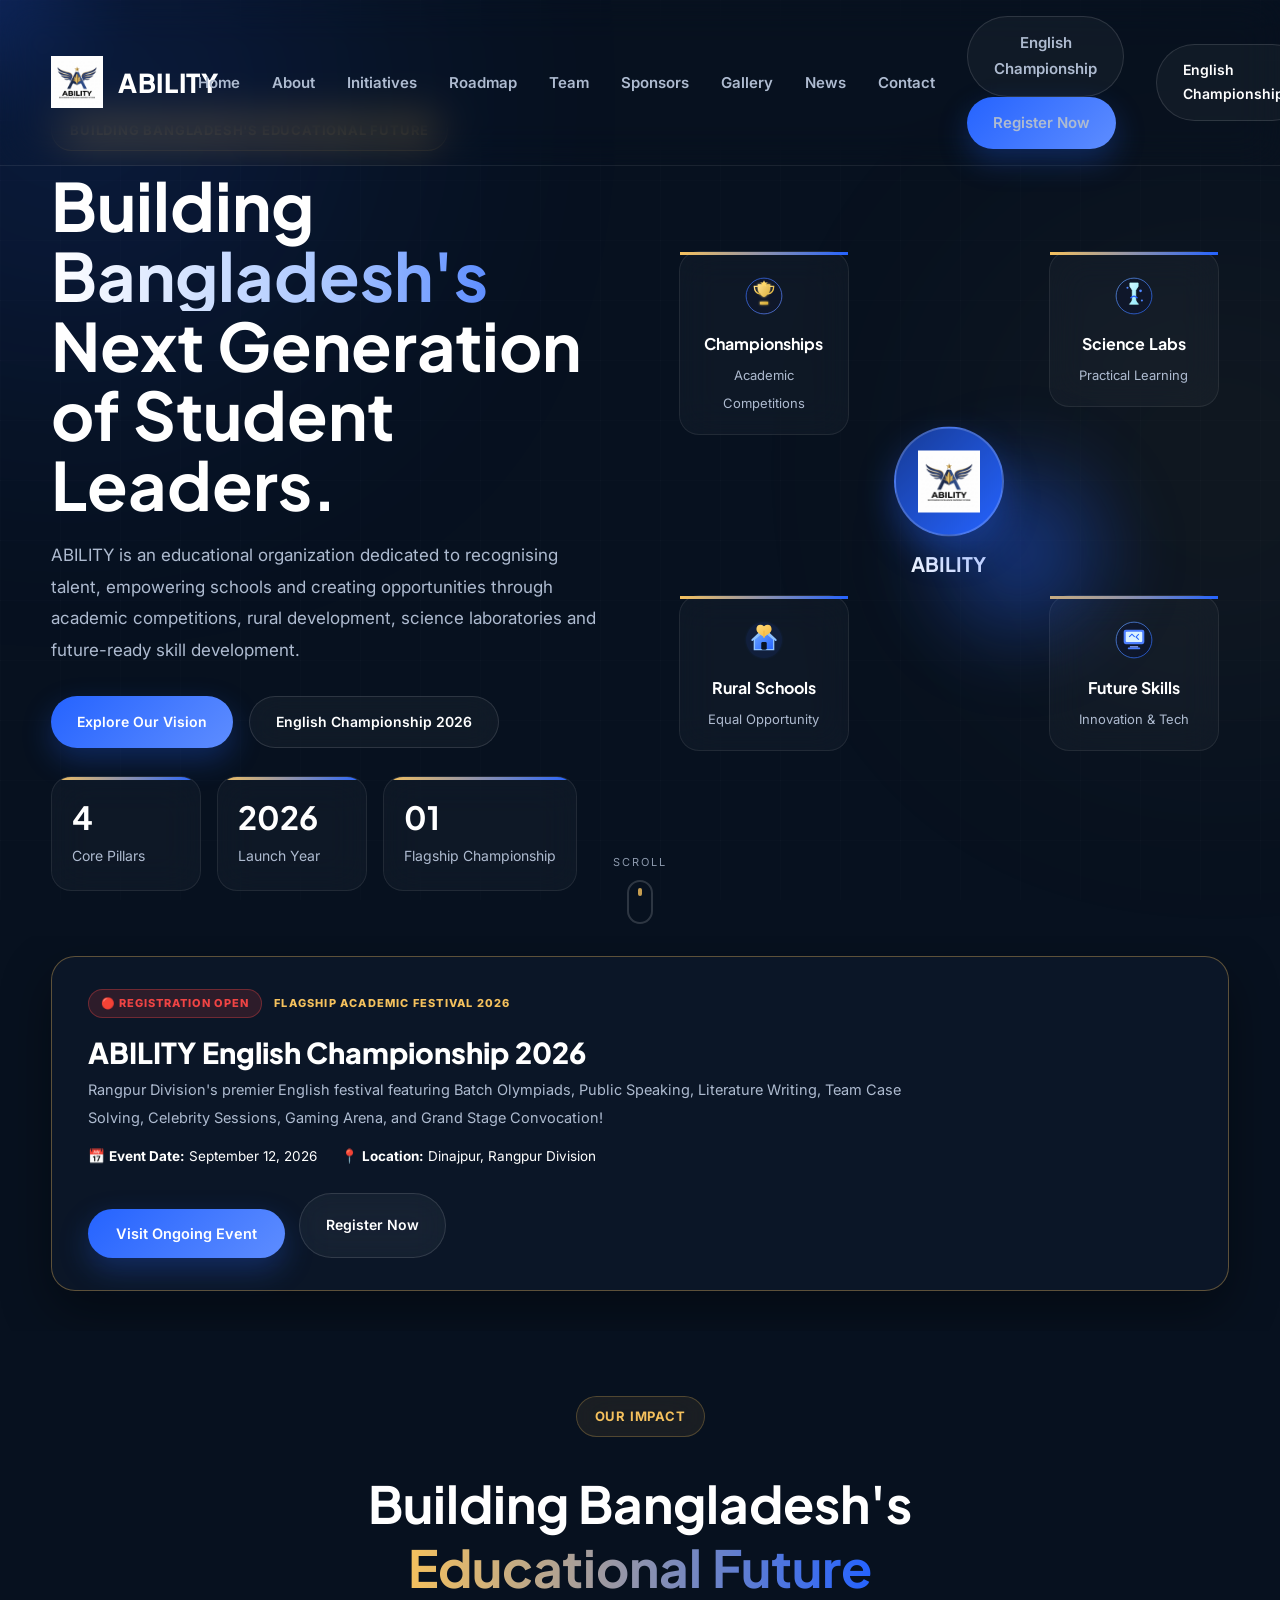
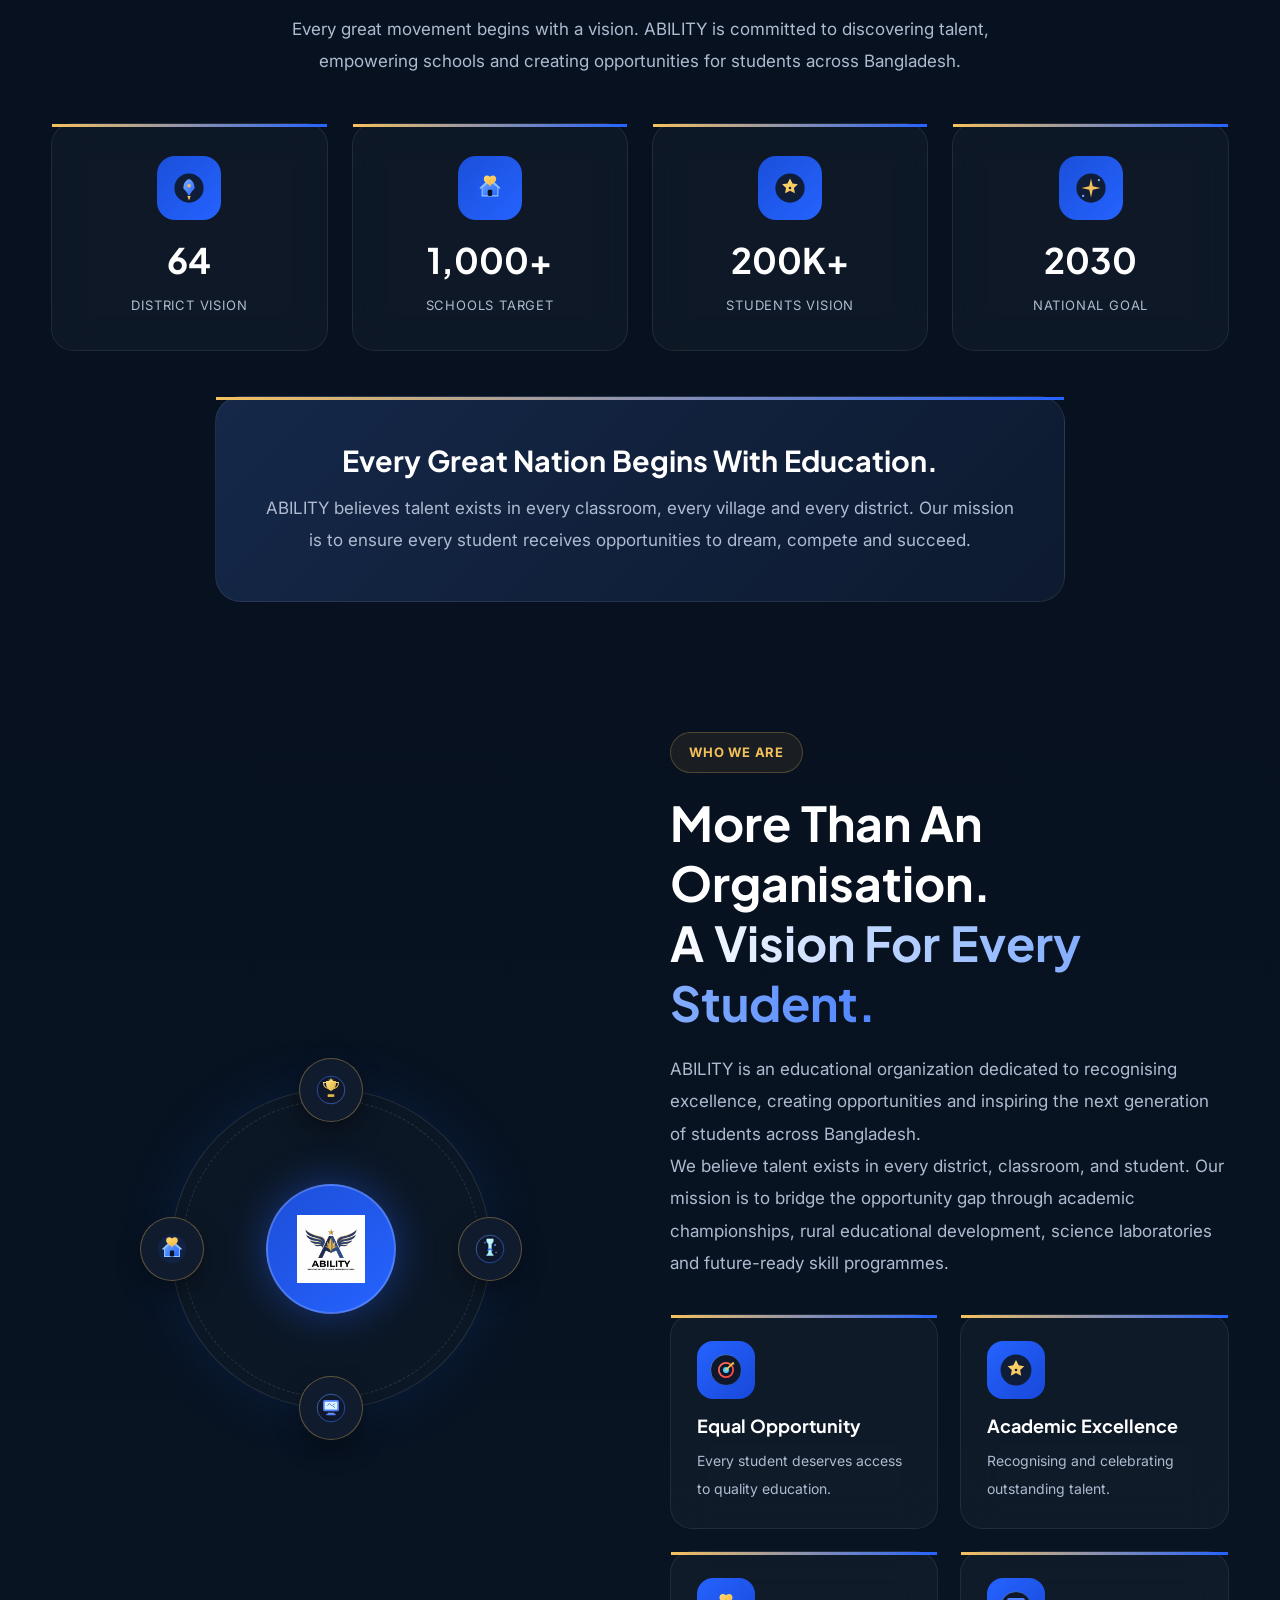
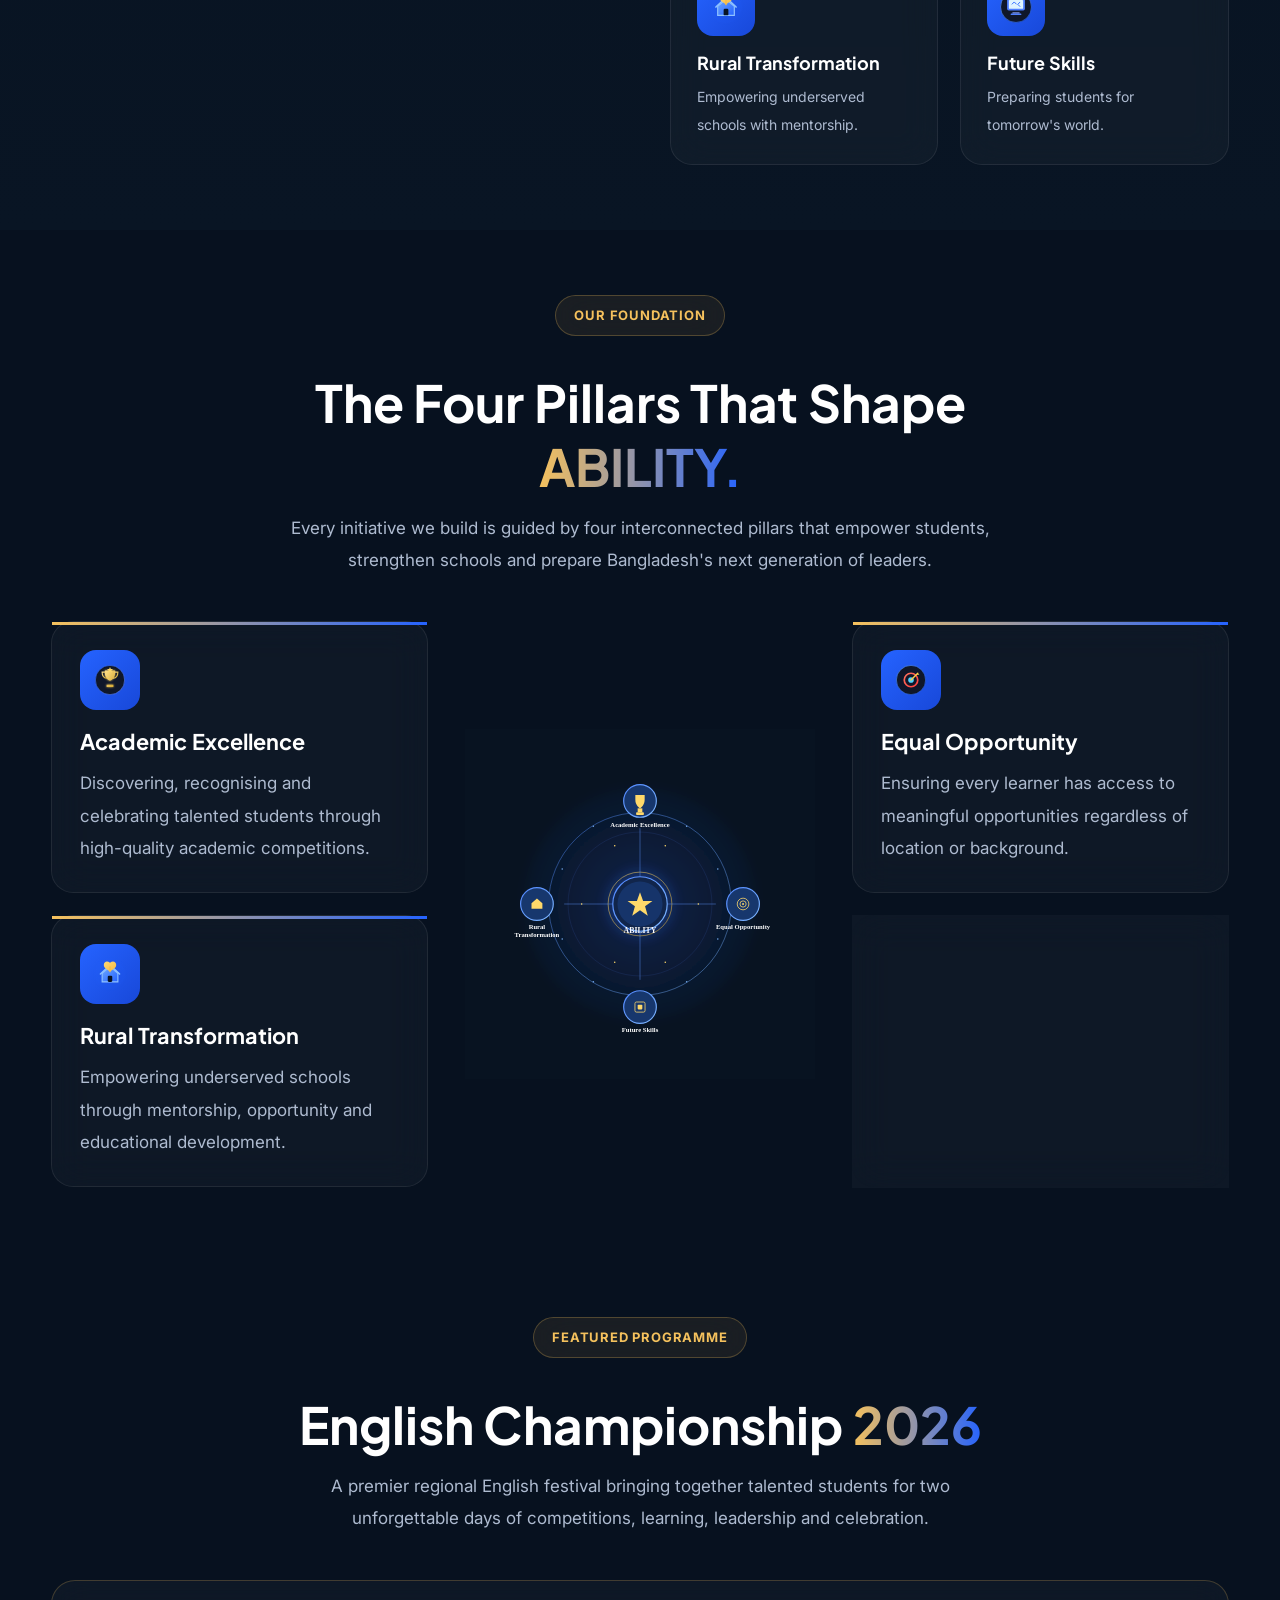
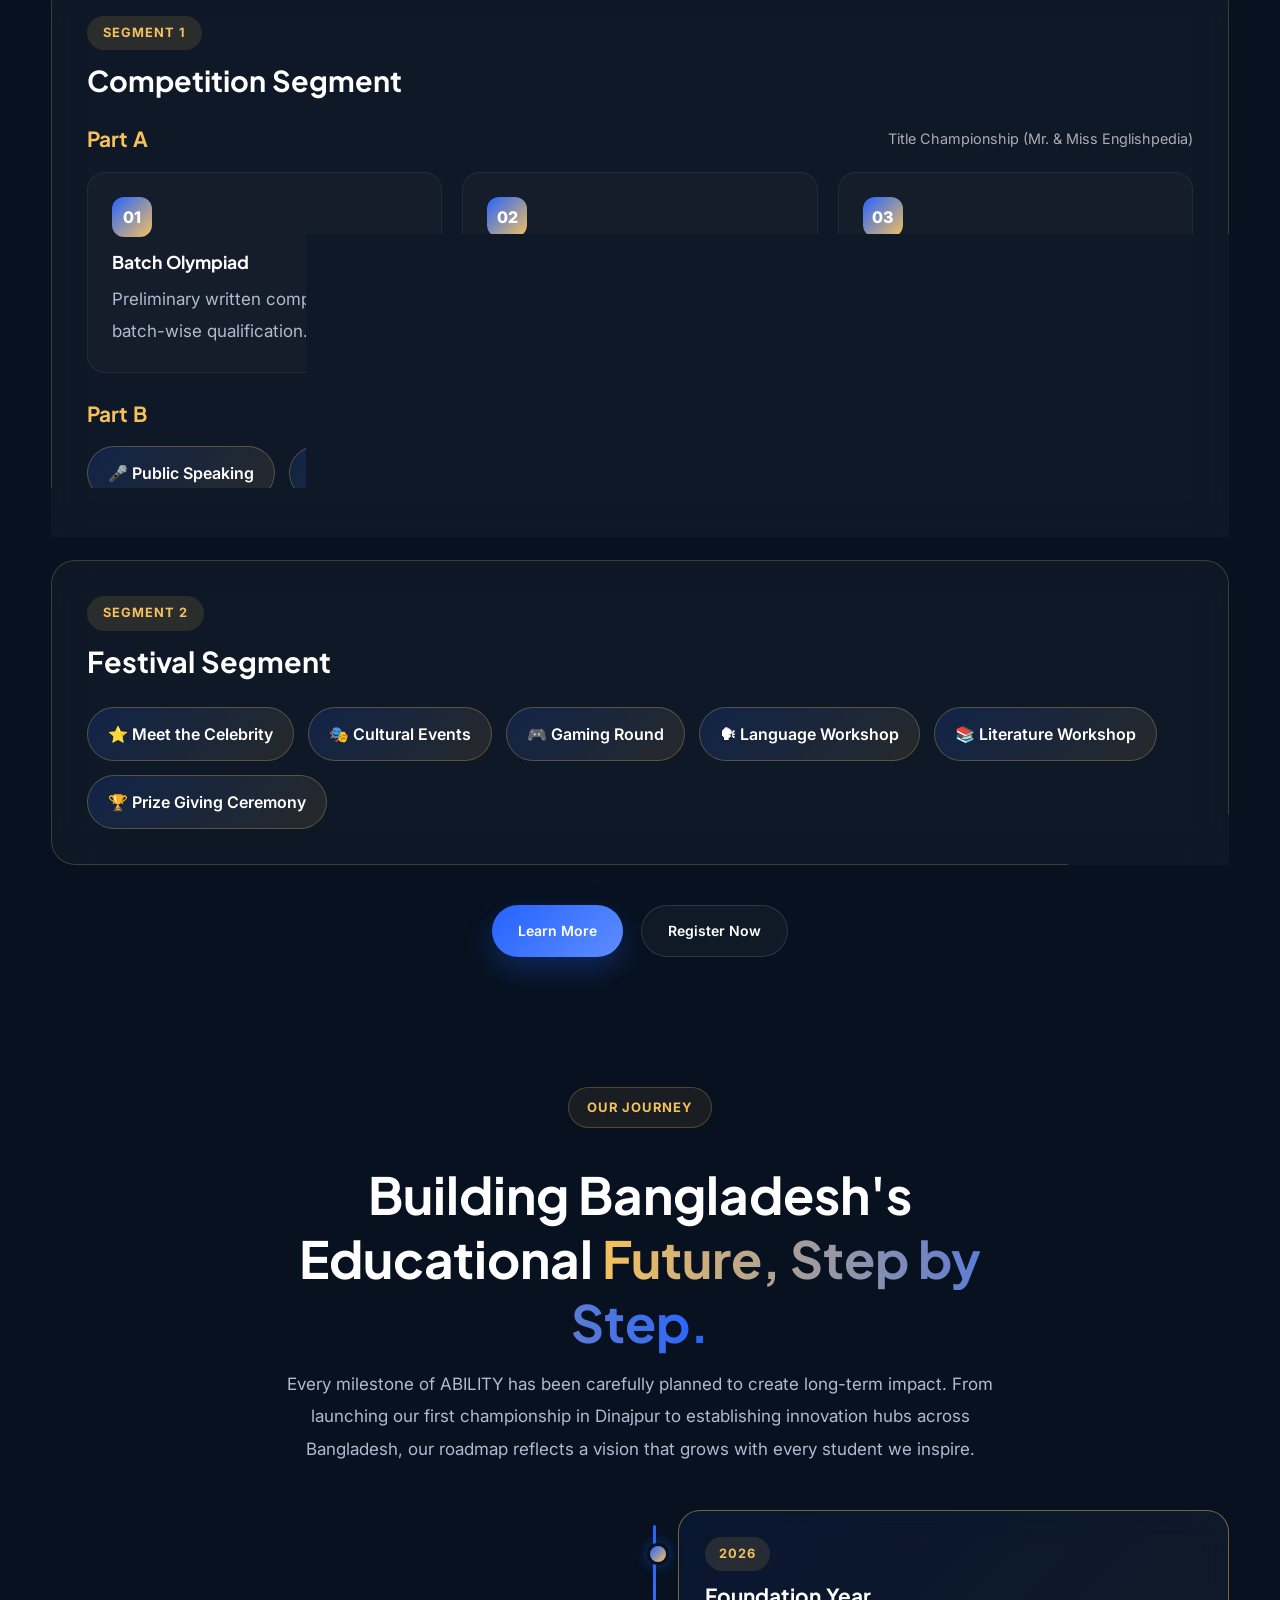
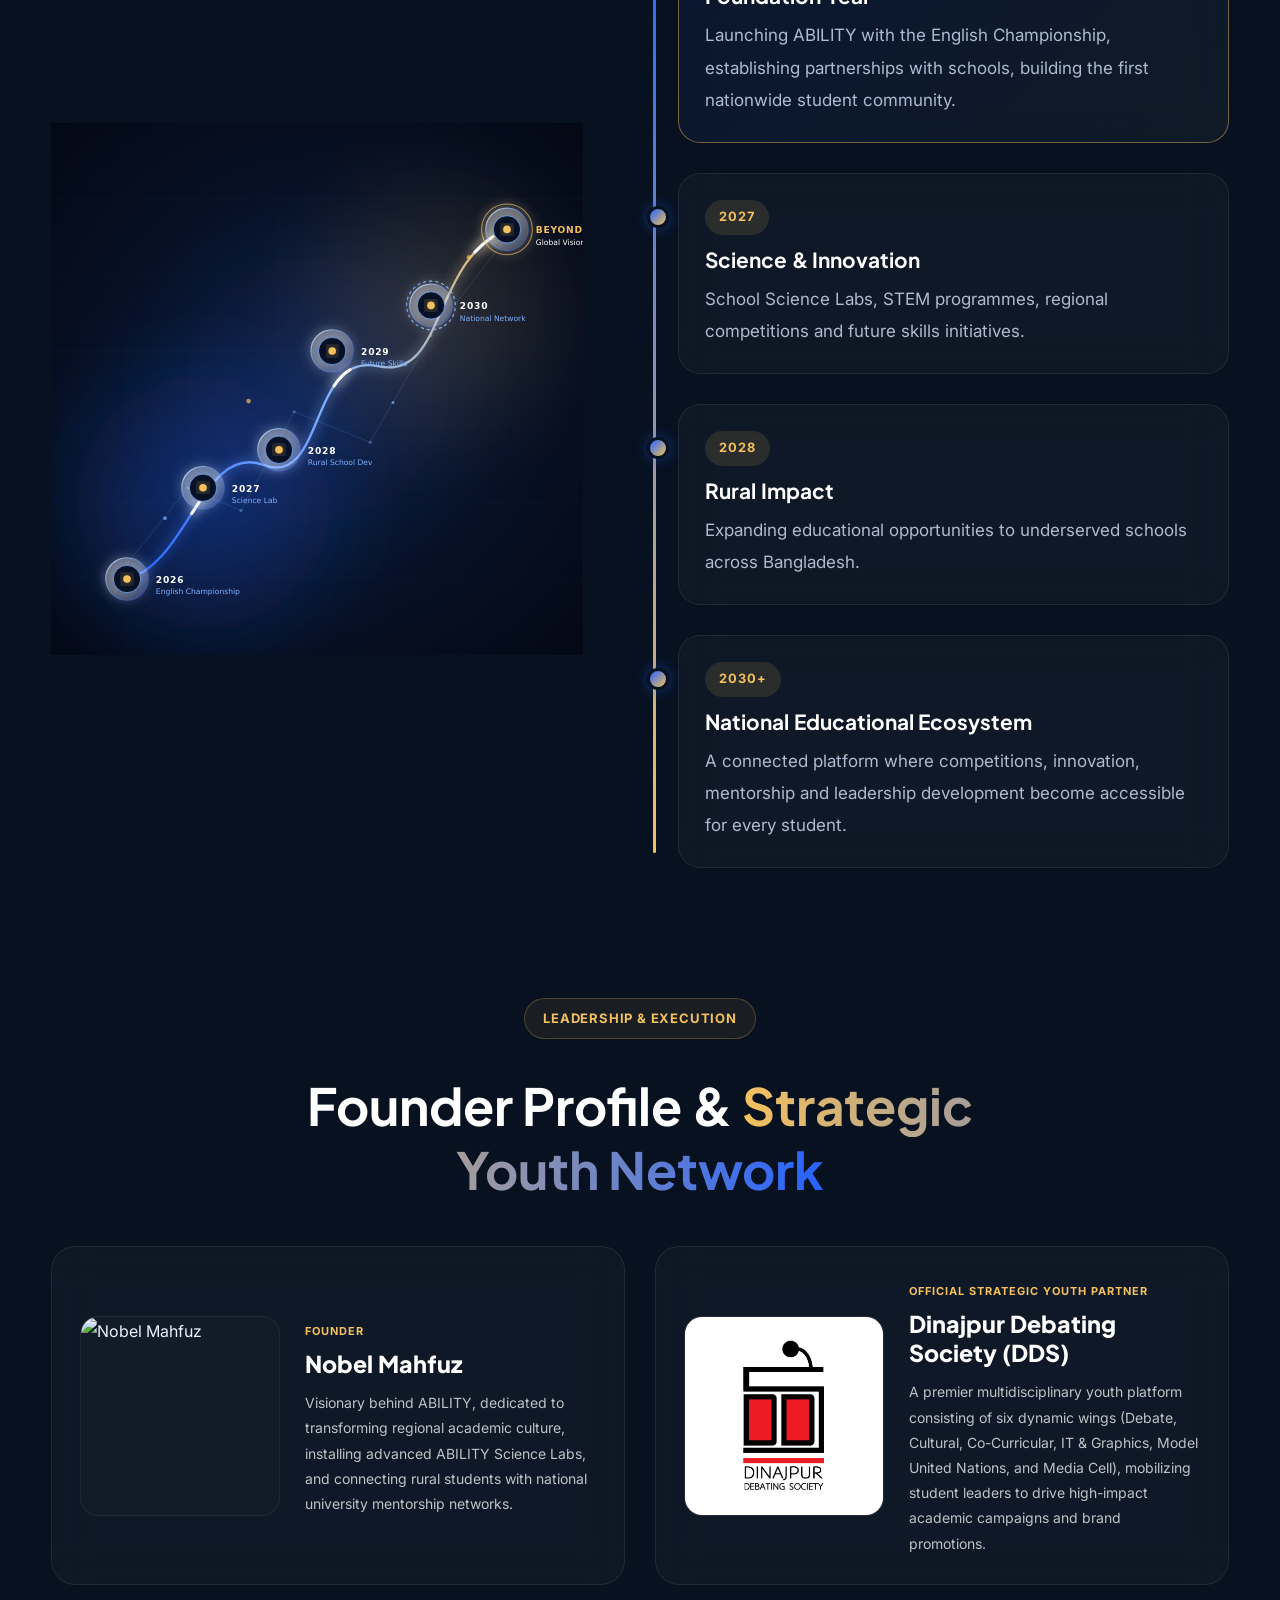
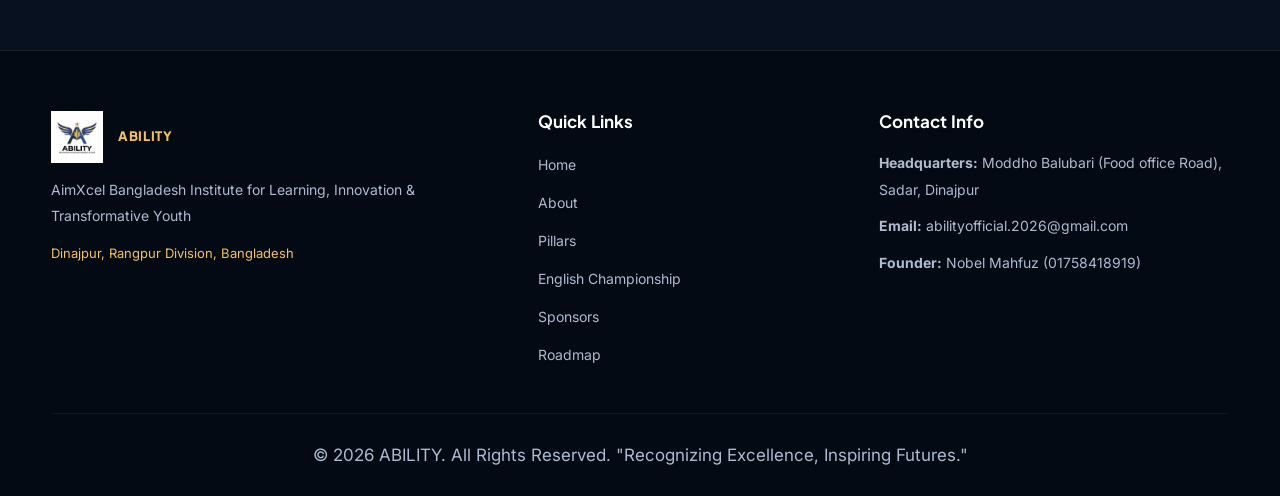
==== commit 85cfb4be: "Fixed absolute header, mobile orbit layout and unified navbar links" ====
--- a/index.html
+++ b/index.html
@@ -19,7 +19,7 @@
     <div class="background-glow glow-2"></div>
     <div class="mouse-glow"></div>
 
-    <!-- ================= HEADER ================= -->
+<!-- ================= HEADER ================= -->
     <header class="header">
         <div class="container">
             <nav class="navbar">
@@ -27,21 +27,30 @@
                     <img src="assets/images/logo.png" alt="ABILITY Logo">
                     <span>ABILITY</span>
                 </a>
+
                 <ul class="nav-menu">
                     <li><a href="index.html">Home</a></li>
-                    <li><a href="#about">About</a></li>
-                    <li><a href="#pillars">Initiatives</a></li>
-                    <li><a href="#roadmap">Roadmap</a></li>
+                    <li><a href="index.html#about">About</a></li>
+                    <li><a href="index.html#pillars">Initiatives</a></li>
+                    <li><a href="index.html#roadmap">Roadmap</a></li>
                     <li><a href="team.html">Team</a></li>
                     <li><a href="sponsors.html">Sponsors</a></li>
                     <li><a href="gallery.html">Gallery</a></li>
                     <li><a href="news.html">News</a></li>
                     <li><a href="contact.html">Contact</a></li>
+                    
+                    <!-- Mobile Action Links Inside Menu -->
+                    <div class="mobile-menu-actions">
+                        <a href="english-championship.html" class="btn btn-outline" style="text-align:center;">English Championship</a>
+                        <a href="register.html" class="btn btn-primary" style="text-align:center;">Register Now</a>
+                    </div>
                 </ul>
+
                 <div class="nav-buttons">
                     <a href="english-championship.html" class="btn btn-outline">English Championship</a>
                     <a href="register.html" class="btn btn-primary">Register</a>
                 </div>
+
                 <div class="menu-btn" id="menu-btn">
                     <span></span>
                     <span></span>
--- a/assets/css/style.css
+++ b/assets/css/style.css
@@ -2390,4 +2390,220 @@
     grid-template-columns: 1fr;
     max-width: 500px;
   }
+}
+/* ====================================================
+   MOBILE HEADER, NAVBAR & OVERFLOW FIXES
+==================================================== */
+@media (max-width: 992px) {
+
+  /* 1. FORCE HAMBURGER MENU DRAWER ON MOBILE */
+  .header .navbar {
+    display: flex !important;
+    justify-content: space-between !important;
+    align-items: center !important;
+    width: 100% !important;
+  }
+
+  .navbar .nav-menu {
+    position: fixed !important;
+    top: 70px !important;
+    left: -100% !important; /* Kept off-screen until clicked */
+    width: 100% !important;
+    height: calc(100vh - 70px) !important;
+    background: rgba(7, 17, 31, 0.98) !important;
+    backdrop-filter: blur(25px) !important;
+    -webkit-backdrop-filter: blur(25px) !important;
+    flex-direction: column !important;
+    justify-content: flex-start !important;
+    align-items: center !important;
+    padding-top: 40px !important;
+    gap: 20px !important;
+    transition: left 0.35s ease-in-out !important;
+    z-index: 9999 !important;
+    overflow-y: auto !important;
+  }
+
+  /* SLIDE IN WHEN HAMBURGER IS CLICKED */
+  .navbar .nav-menu.active {
+    left: 0 !important;
+  }
+
+  .nav-menu li a {
+    font-size: 18px !important;
+    font-weight: 700 !important;
+    color: #ffffff !important;
+  }
+
+  /* SHOW HAMBURGER BUTTON ON MOBILE */
+  .menu-btn {
+    display: flex !important;
+    flex-direction: column !important;
+    justify-content: center !important;
+    gap: 6px !important;
+    width: 36px !important;
+    height: 36px !important;
+    cursor: pointer !important;
+    z-index: 10000 !important;
+  }
+
+  .menu-btn span {
+    width: 100% !important;
+    height: 3px !important;
+    background: #ffffff !important;
+    border-radius: 999px !important;
+    transition: 0.3s ease !important;
+  }
+
+  /* HIDE DESKTOP ACTION BUTTONS ON SMALL SCREENS */
+  .nav-buttons {
+    display: none !important;
+  }
+
+  /* 2. FIX LOGO AND HEADINGS OVERLAPPING */
+  .logo span {
+    font-size: 20px !important;
+  }
+
+  .logo img {
+    width: 40px !important;
+    height: 40px !important;
+  }
+
+  /* 3. TIGHTEN MOBILE SECTION GAPS & PADDING */
+  section {
+    padding: 35px 0 !important;
+  }
+
+  .section-heading {
+    margin-bottom: 25px !important;
+  }
+
+  /* 4. FIX PAYMENT BOX BKASH NUMBER OVERFLOW (REGISTER PAGE) */
+  .payment-notice-card {
+    border-radius: 12px !important;
+    padding: 16px !important;
+  }
+
+  .payment-method {
+    flex-wrap: wrap !important;
+    gap: 8px !important;
+    font-size: 13px !important;
+  }
+
+  .payment-method code {
+    display: block !important;
+    width: 100% !important;
+    margin-top: 4px !important;
+    font-size: 14px !important;
+    word-break: break-all !important;
+  }
+}
+/* ====================================================
+   HEADER & MOBILE OVERLAPPING FIX (PERMANENT)
+==================================================== */
+
+/* 1. Header is normal at top, scrolls away naturally */
+.header {
+  position: absolute !important;
+  top: 0;
+  left: 0;
+  width: 100%;
+  z-index: 1000;
+  background: transparent !important;
+  box-shadow: none !important;
+}
+
+/* Clear top spacing so first section text is NOT covered */
+.hero, .page-hero {
+  padding-top: 110px !important;
+}
+
+/* 2. Mobile Specific Overrides */
+@media (max-width: 992px) {
+  
+  .header {
+    padding: 15px 0 !important;
+  }
+
+  /* Navigation Drawer */
+  .navbar .nav-menu {
+    position: fixed !important;
+    top: 0 !important;
+    left: -100% !important;
+    width: 80% !important;
+    max-width: 320px !important;
+    height: 100vh !important;
+    background: #07111f !important;
+    border-right: 1px solid rgba(255, 255, 255, 0.1);
+    flex-direction: column !important;
+    justify-content: flex-start !important;
+    align-items: flex-start !important;
+    padding: 80px 25px 30px 25px !important;
+    gap: 16px !important;
+    transition: left 0.3s ease-in-out !important;
+    z-index: 9999 !important;
+    box-shadow: 10px 0 30px rgba(0,0,0,0.8);
+  }
+
+  .navbar .nav-menu.active {
+    left: 0 !important;
+  }
+
+  .nav-menu li {
+    width: 100%;
+  }
+
+  .nav-menu li a {
+    font-size: 16px !important;
+    font-weight: 600 !important;
+    color: #ffffff !important;
+    display: block;
+    padding: 8px 0;
+  }
+
+  /* Hamburger Icon */
+  .menu-btn {
+    display: flex !important;
+    z-index: 10000 !important;
+  }
+
+  /* Mobile Extra Navigation Buttons Inside Menu */
+  .mobile-menu-actions {
+    display: flex;
+    flex-direction: column;
+    gap: 10px;
+    width: 100%;
+    margin-top: 15px;
+    padding-top: 15px;
+    border-top: 1px solid rgba(255, 255, 255, 0.1);
+  }
+
+  /* Orbit Knowledge Network Mobile Clean Layout */
+  .hero-visual {
+    min-height: auto !important;
+    margin-top: 30px !important;
+  }
+
+  .knowledge-network {
+    display: grid !important;
+    grid-template-columns: 1fr 1fr !important;
+    gap: 12px !important;
+    width: 100% !important;
+    height: auto !important;
+    position: static !important;
+  }
+
+  .network-node {
+    position: static !important;
+    width: 100% !important;
+    transform: none !important;
+    background: rgba(16, 27, 45, 0.8) !important;
+    border: 1px solid rgba(255, 255, 255, 0.1) !important;
+    border-radius: 12px !important;
+    padding: 12px !important;
+  }
+
+  .network-center, .line-1, .line-2, .line-3, .line-4 {
+    display: none !important; /* Hide floating orb on small screens for clean view */
+  }
 }
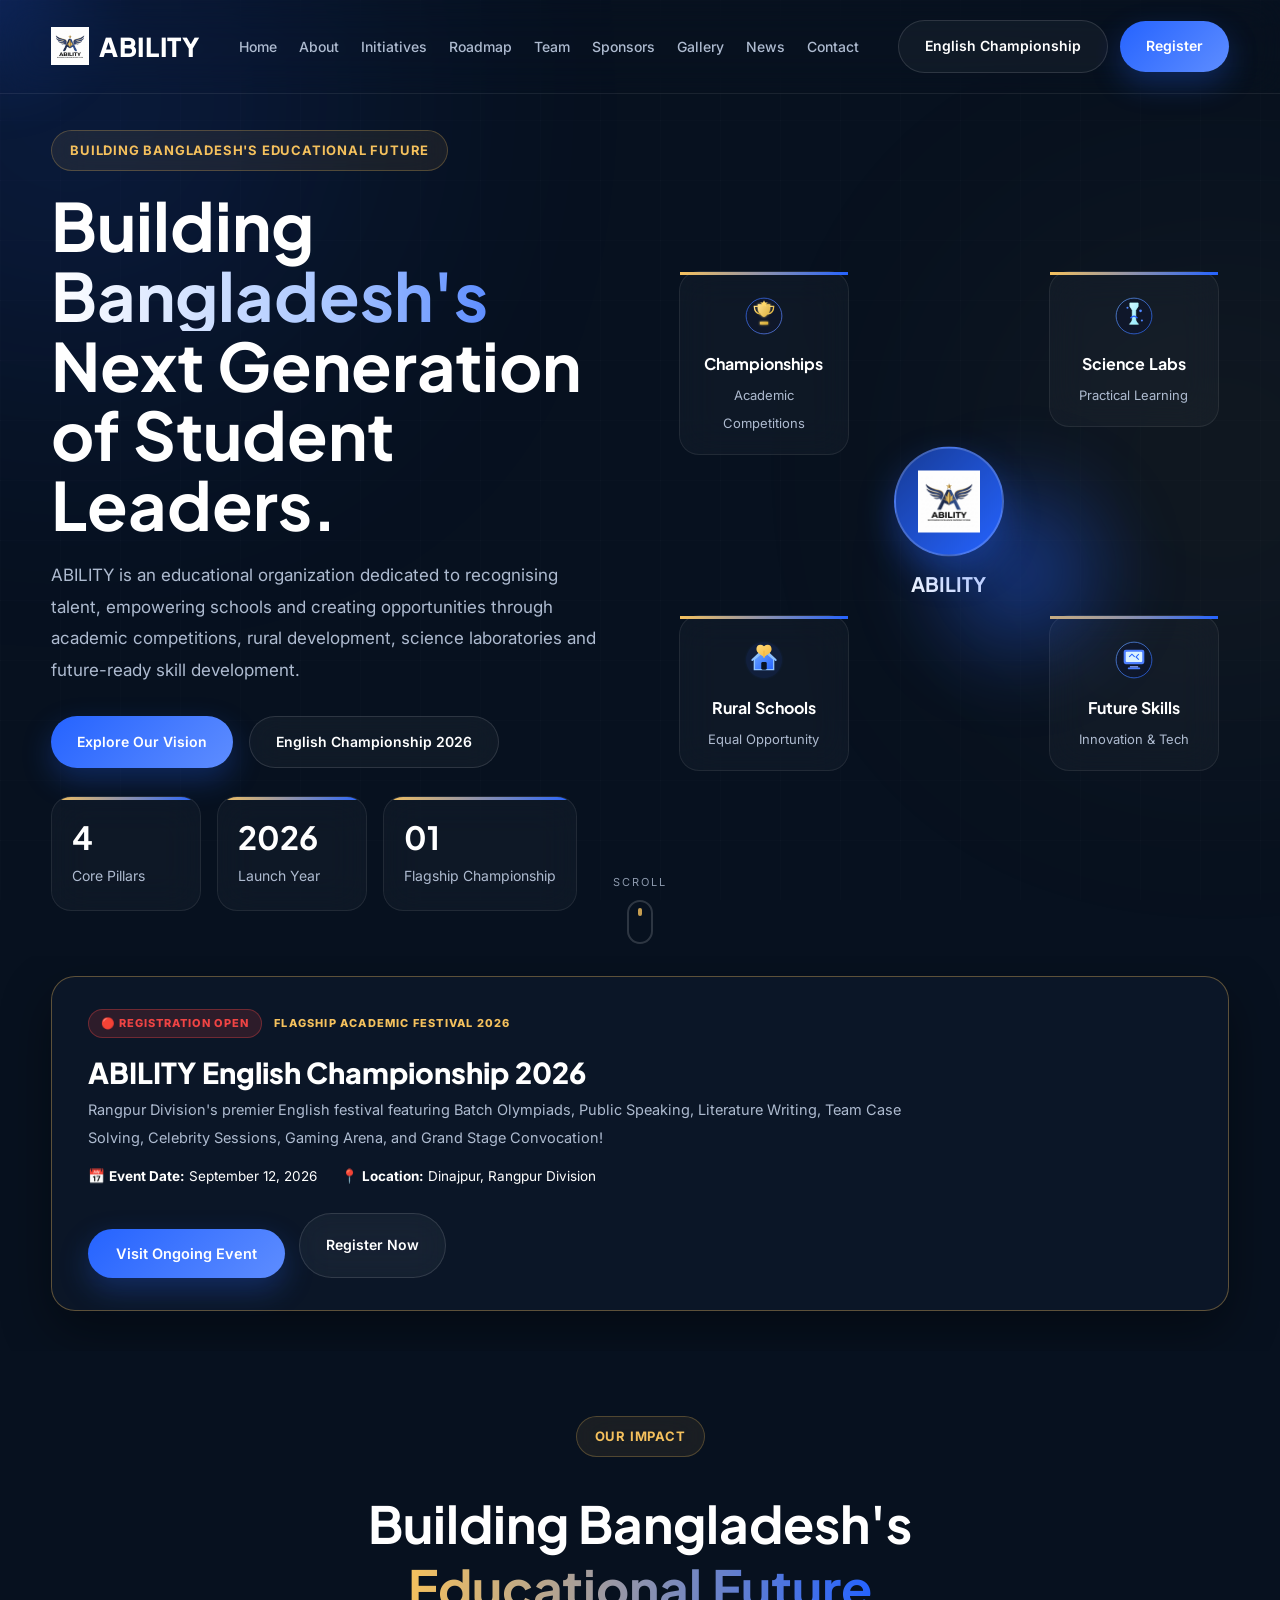
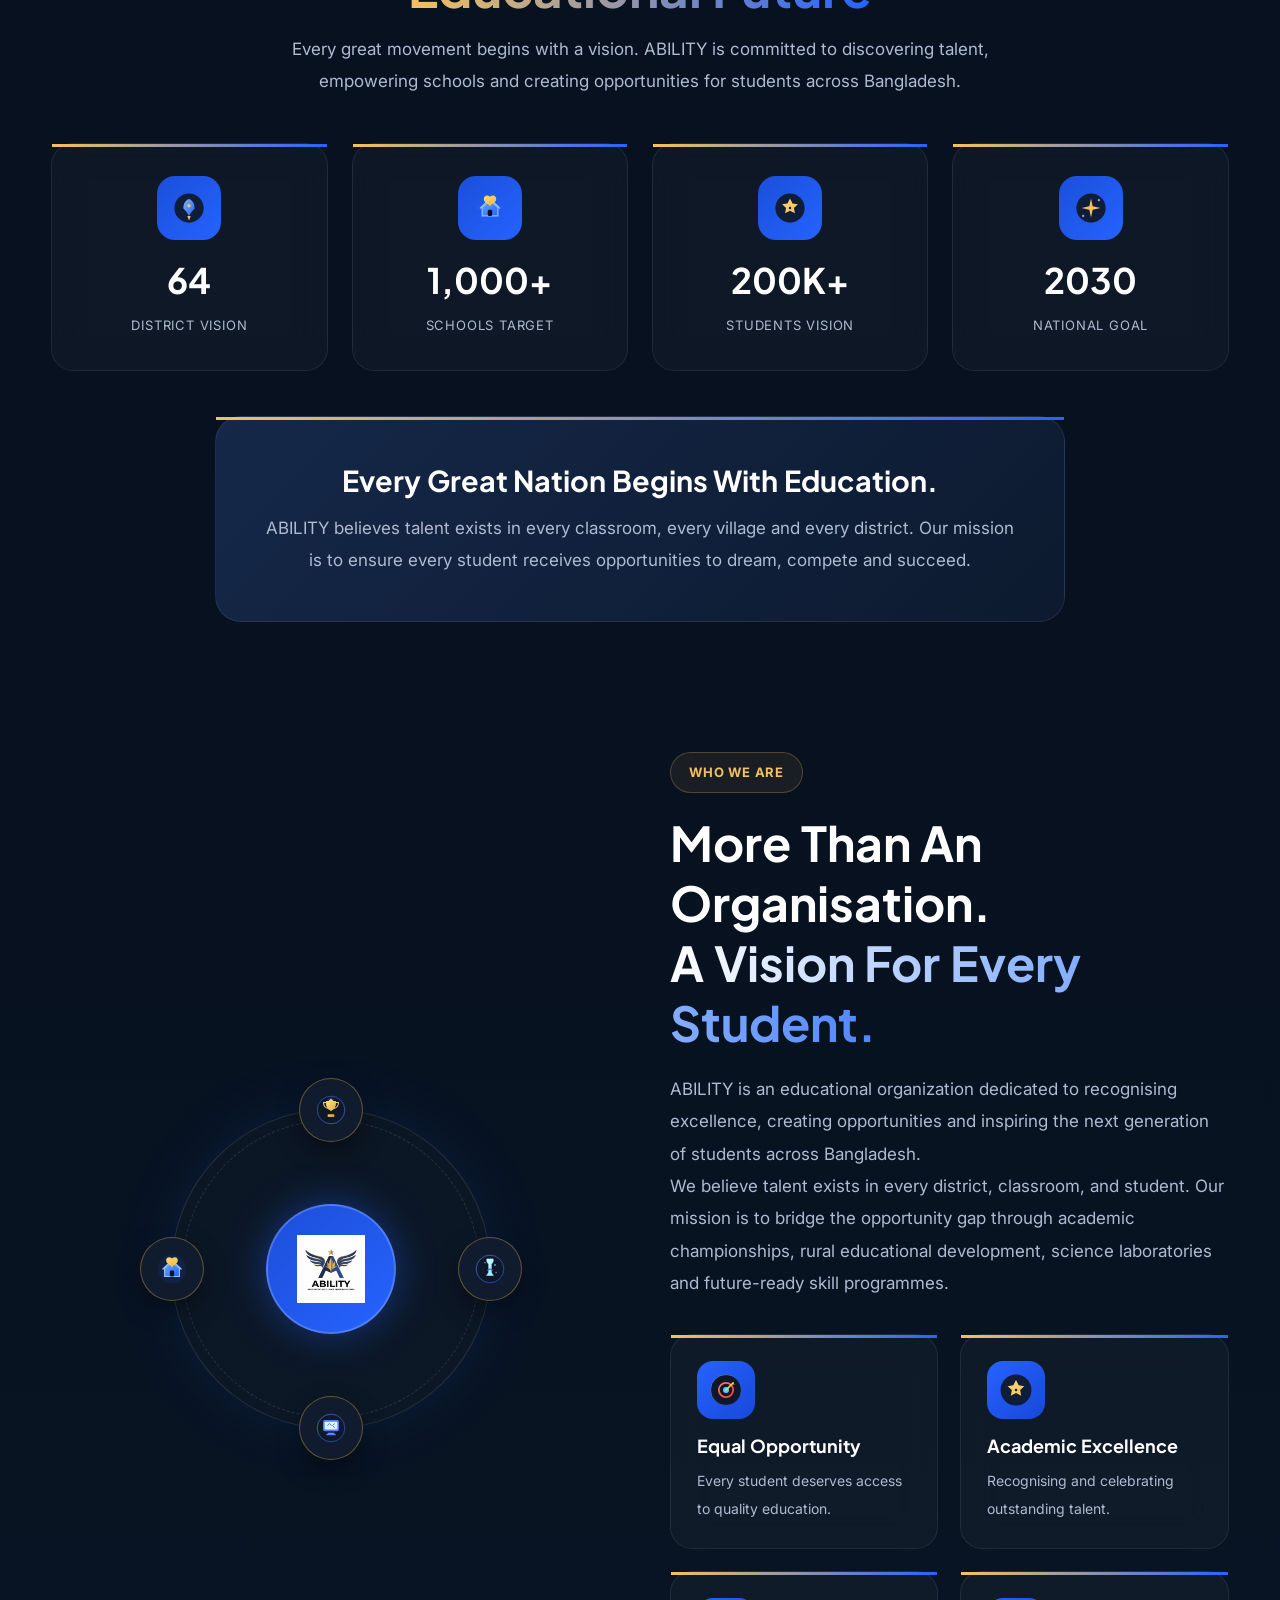
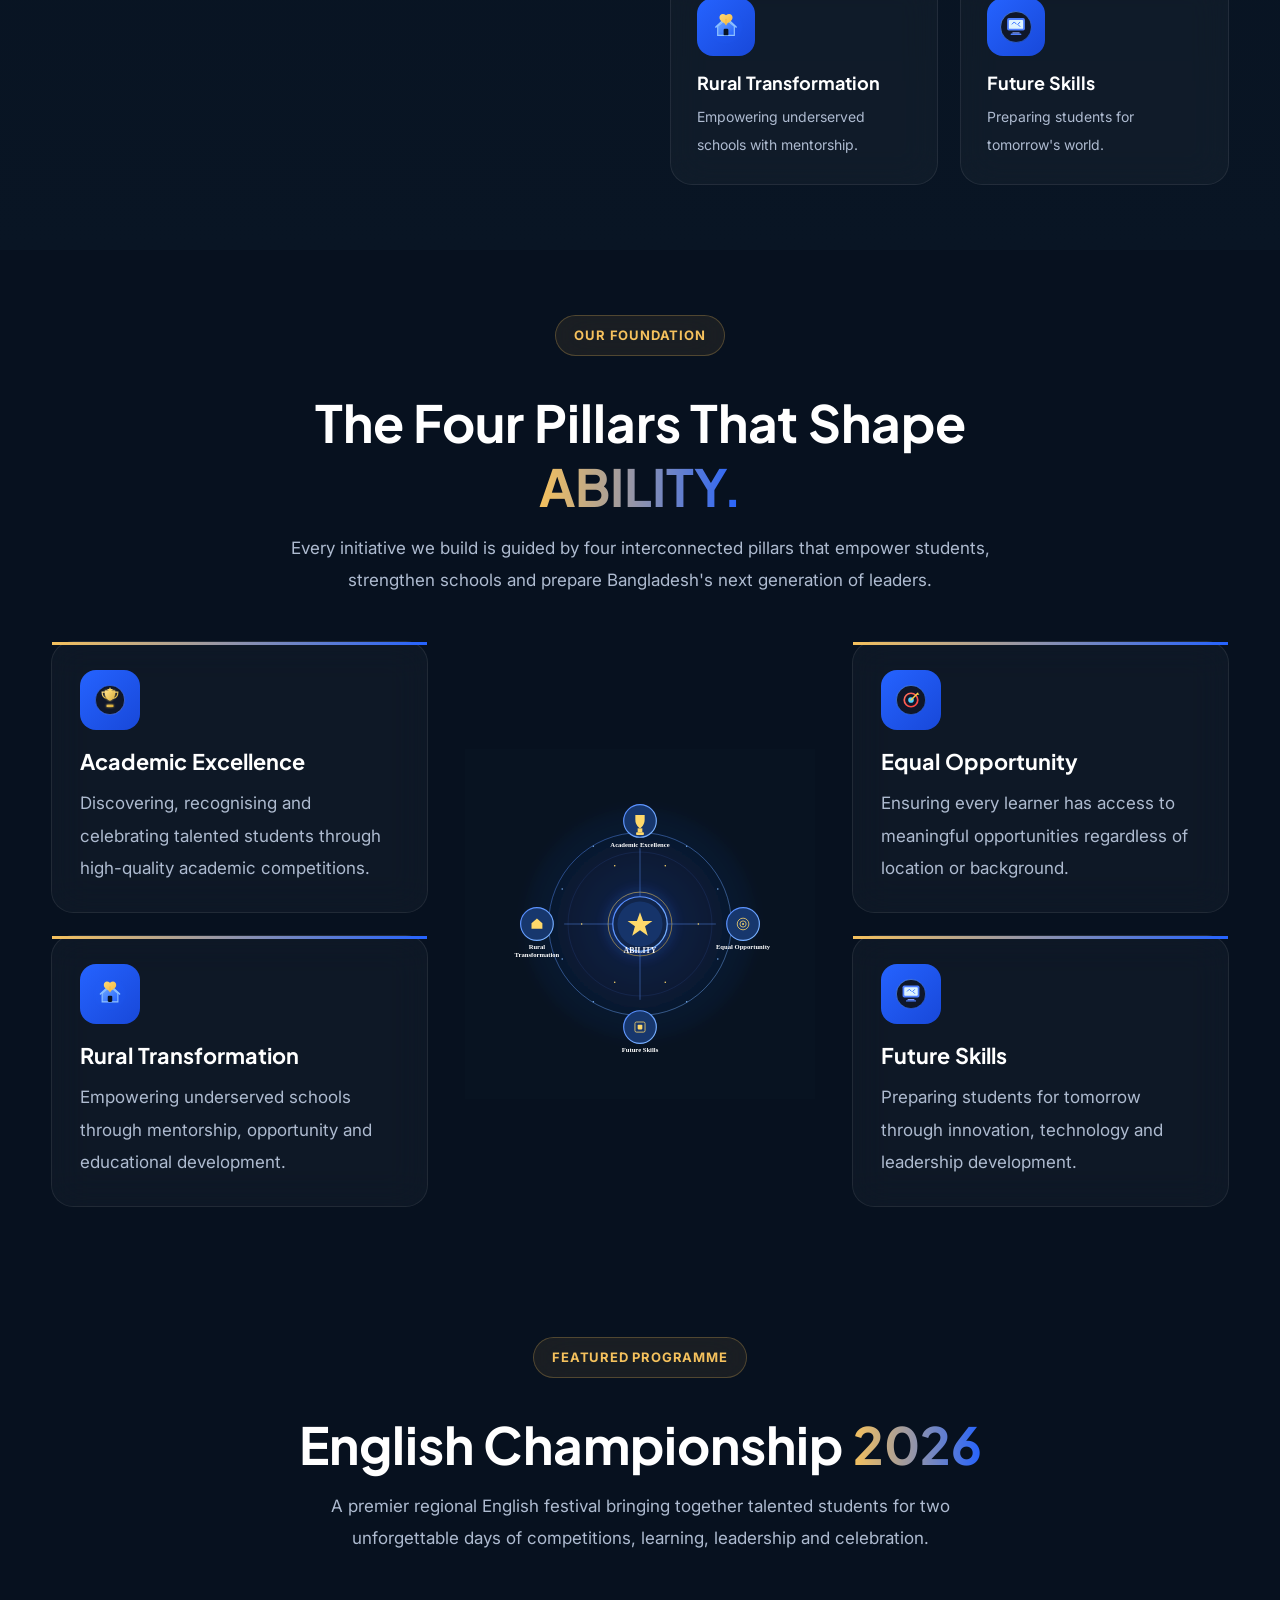
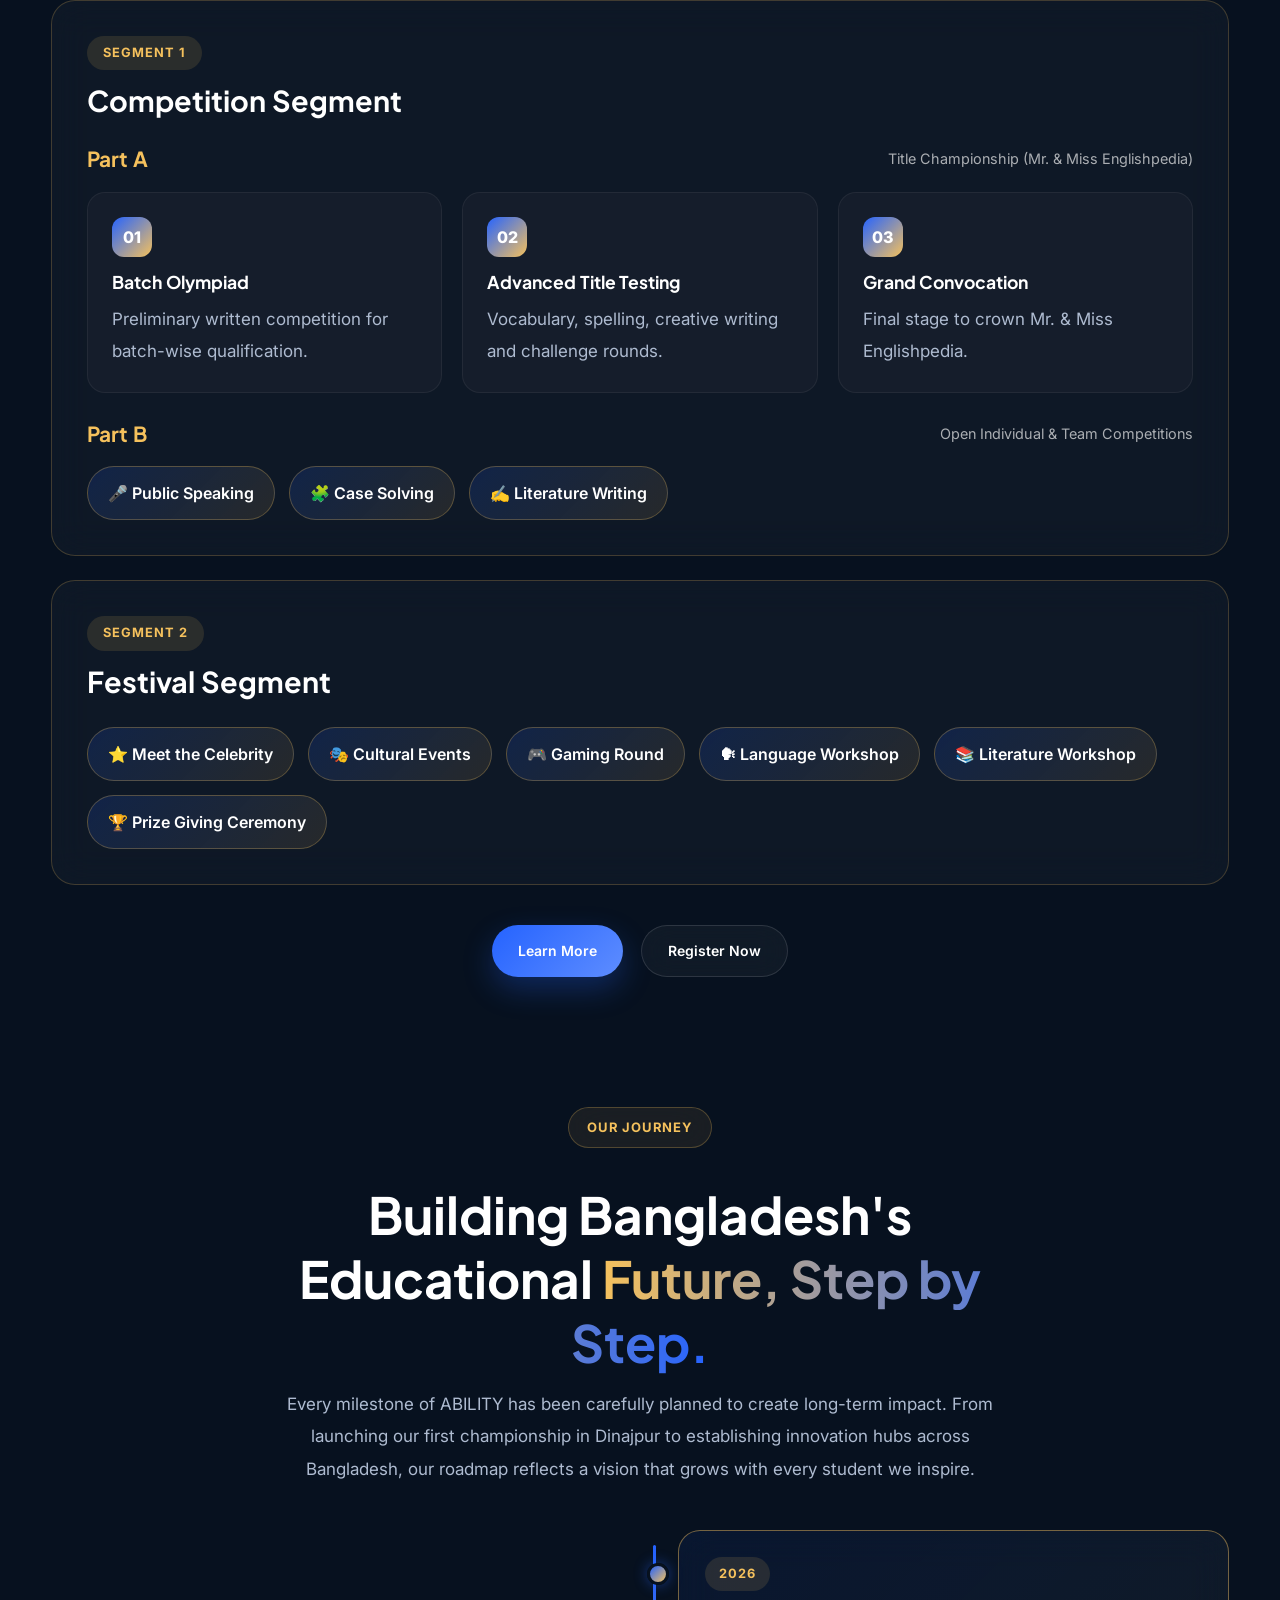
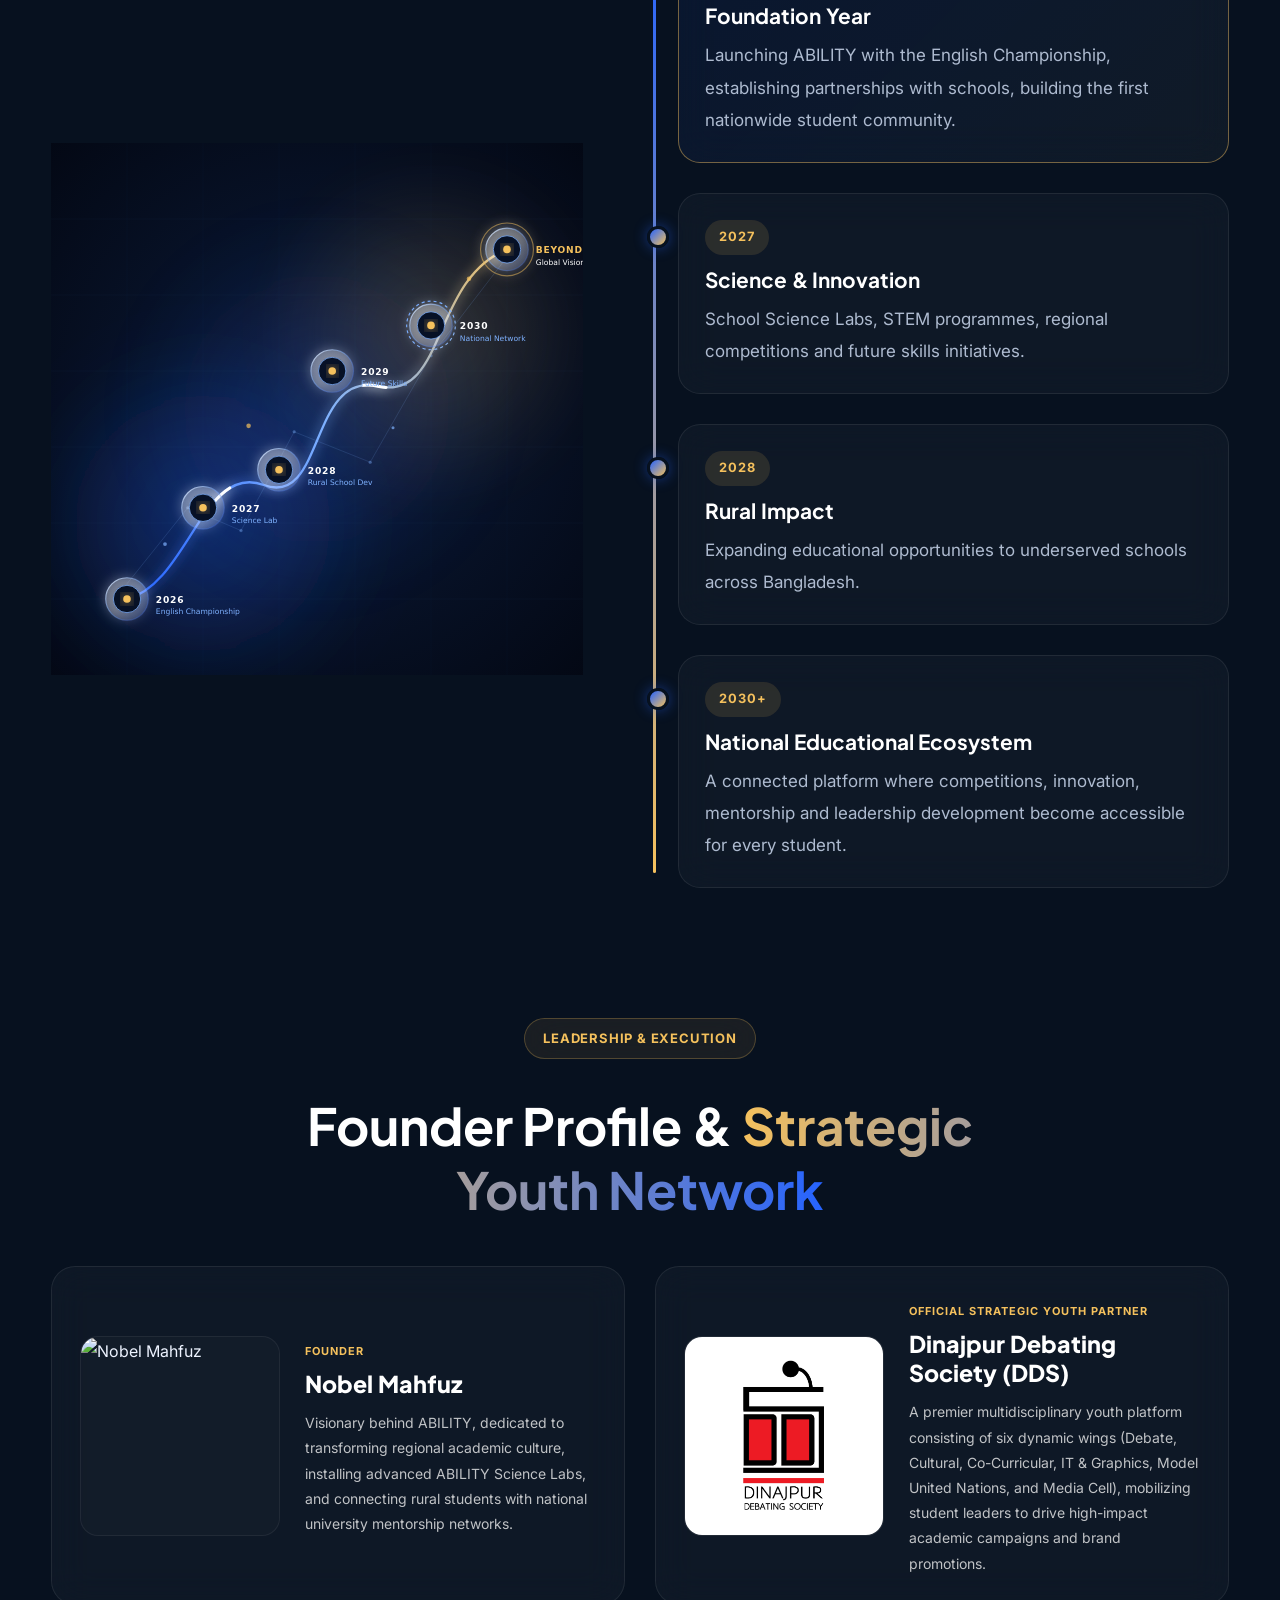
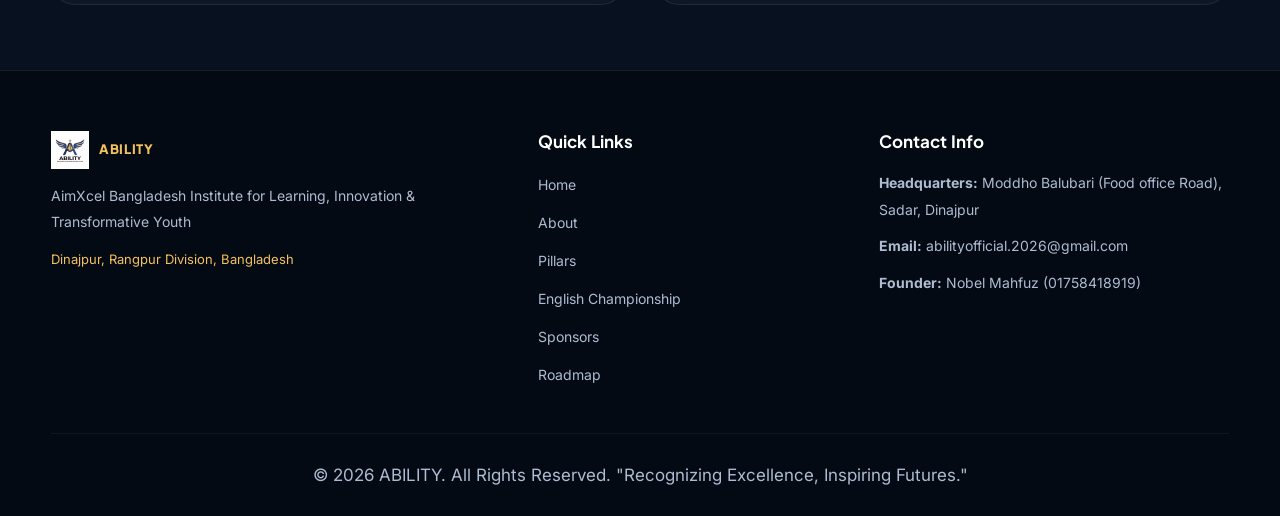
==== commit bd966750: "Restored original orbit design and fixed desktop header" ====
--- a/index.html
+++ b/index.html
@@ -39,11 +39,9 @@
                     <li><a href="news.html">News</a></li>
                     <li><a href="contact.html">Contact</a></li>
                     
-                    <!-- Mobile Action Links Inside Menu -->
-                    <div class="mobile-menu-actions">
-                        <a href="english-championship.html" class="btn btn-outline" style="text-align:center;">English Championship</a>
-                        <a href="register.html" class="btn btn-primary" style="text-align:center;">Register Now</a>
-                    </div>
+                    <!-- Mobile Drawer Buttons -->
+                    <li class="mobile-only-link"><a href="english-championship.html" class="btn btn-outline" style="text-align:center;">English Championship</a></li>
+                    <li class="mobile-only-link"><a href="register.html" class="btn btn-primary" style="text-align:center;">Register</a></li>
                 </ul>
 
                 <div class="nav-buttons">
--- a/assets/css/style.css
+++ b/assets/css/style.css
@@ -2499,111 +2499,162 @@
   }
 }
 /* ====================================================
-   HEADER & MOBILE OVERLAPPING FIX (PERMANENT)
+   NAVBAR & HEADER FIX (DESKTOP + MOBILE)
 ==================================================== */
 
-/* 1. Header is normal at top, scrolls away naturally */
+/* Desktop Header Base */
 .header {
-  position: absolute !important;
+  position: absolute;
   top: 0;
   left: 0;
   width: 100%;
   z-index: 1000;
-  background: transparent !important;
-  box-shadow: none !important;
-}
-
-/* Clear top spacing so first section text is NOT covered */
-.hero, .page-hero {
-  padding-top: 110px !important;
-}
-
-/* 2. Mobile Specific Overrides */
+  padding: 20px 0;
+  background: transparent;
+}
+
+.navbar {
+  display: flex;
+  align-items: center;
+  justify-content: space-between;
+  width: 100%;
+}
+
+.logo {
+  display: flex;
+  align-items: center;
+  gap: 10px;
+  font-weight: 800;
+  font-size: 20px;
+  color: #ffffff;
+  text-decoration: none;
+  white-space: nowrap;
+}
+
+.logo img {
+  height: 38px;
+  width: auto;
+}
+
+.nav-menu {
+  display: flex;
+  align-items: center;
+  gap: 22px;
+  list-style: none;
+  margin: 0;
+  padding: 0;
+}
+
+.nav-menu a {
+  color: #aebbd0;
+  font-weight: 500;
+  font-size: 14px;
+  text-decoration: none;
+  transition: color 0.3s ease;
+}
+
+.nav-menu a:hover,
+.nav-menu a.active {
+  color: #ffffff;
+}
+
+/* Hide mobile-only links on Desktop */
+.mobile-only-link {
+  display: none !important;
+}
+
+.nav-buttons {
+  display: flex;
+  align-items: center;
+  gap: 12px;
+}
+
+.menu-btn {
+  display: none;
+}
+
+/* Mobile responsive styles */
 @media (max-width: 992px) {
   
-  .header {
-    padding: 15px 0 !important;
-  }
-
-  /* Navigation Drawer */
-  .navbar .nav-menu {
-    position: fixed !important;
-    top: 0 !important;
-    left: -100% !important;
-    width: 80% !important;
-    max-width: 320px !important;
-    height: 100vh !important;
-    background: #07111f !important;
-    border-right: 1px solid rgba(255, 255, 255, 0.1);
-    flex-direction: column !important;
-    justify-content: flex-start !important;
-    align-items: flex-start !important;
-    padding: 80px 25px 30px 25px !important;
-    gap: 16px !important;
-    transition: left 0.3s ease-in-out !important;
-    z-index: 9999 !important;
-    box-shadow: 10px 0 30px rgba(0,0,0,0.8);
-  }
-
-  .navbar .nav-menu.active {
-    left: 0 !important;
-  }
-
-  .nav-menu li {
-    width: 100%;
-  }
-
-  .nav-menu li a {
-    font-size: 16px !important;
-    font-weight: 600 !important;
-    color: #ffffff !important;
-    display: block;
-    padding: 8px 0;
-  }
-
-  /* Hamburger Icon */
+  .hero, .page-hero {
+    padding-top: 100px !important;
+  }
+
   .menu-btn {
     display: flex !important;
-    z-index: 10000 !important;
-  }
-
-  /* Mobile Extra Navigation Buttons Inside Menu */
-  .mobile-menu-actions {
-    display: flex;
     flex-direction: column;
-    gap: 10px;
+    justify-content: space-between;
+    width: 28px;
+    height: 20px;
+    cursor: pointer;
+    z-index: 10001;
+  }
+
+  .menu-btn span {
     width: 100%;
-    margin-top: 15px;
-    padding-top: 15px;
-    border-top: 1px solid rgba(255, 255, 255, 0.1);
-  }
-
-  /* Orbit Knowledge Network Mobile Clean Layout */
+    height: 2px;
+    background-color: #ffffff;
+    border-radius: 2px;
+    transition: all 0.3s ease;
+  }
+
+  .nav-menu {
+    position: fixed;
+    top: 0;
+    right: -100%;
+    width: 280px;
+    height: 100vh;
+    background: #07111f;
+    flex-direction: column;
+    align-items: flex-start;
+    padding: 80px 25px 40px 25px;
+    gap: 18px;
+    transition: right 0.3s ease;
+    box-shadow: -10px 0 30px rgba(0,0,0,0.8);
+    z-index: 10000;
+  }
+
+  .nav-menu.active {
+    right: 0;
+  }
+
+  .mobile-only-link {
+    display: block !important;
+    width: 100%;
+  }
+
+  .nav-buttons {
+    display: none !important; /* Hidden on header bar for mobile */
+  }
+
+  /* Restore Original Knowledge Network Orbit for Mobile */
   .hero-visual {
-    min-height: auto !important;
-    margin-top: 30px !important;
+    min-height: 380px !important;
+    display: flex !important;
+    align-items: center !important;
+    justify-content: center !important;
   }
 
   .knowledge-network {
-    display: grid !important;
-    grid-template-columns: 1fr 1fr !important;
-    gap: 12px !important;
-    width: 100% !important;
-    height: auto !important;
-    position: static !important;
+    display: block !important;
+    position: relative !important;
+    width: 320px !important;
+    height: 320px !important;
+    margin: 0 auto !important;
+    transform: scale(0.85);
   }
 
   .network-node {
-    position: static !important;
-    width: 100% !important;
-    transform: none !important;
-    background: rgba(16, 27, 45, 0.8) !important;
-    border: 1px solid rgba(255, 255, 255, 0.1) !important;
-    border-radius: 12px !important;
-    padding: 12px !important;
-  }
-
-  .network-center, .line-1, .line-2, .line-3, .line-4 {
-    display: none !important; /* Hide floating orb on small screens for clean view */
+    position: absolute !important;
+    width: 120px !important;
+    padding: 8px !important;
+  }
+
+  .network-center {
+    display: block !important;
+    position: absolute !important;
+    top: 50% !important;
+    left: 50% !important;
+    transform: translate(-50%, -50%) !important;
   }
 }
